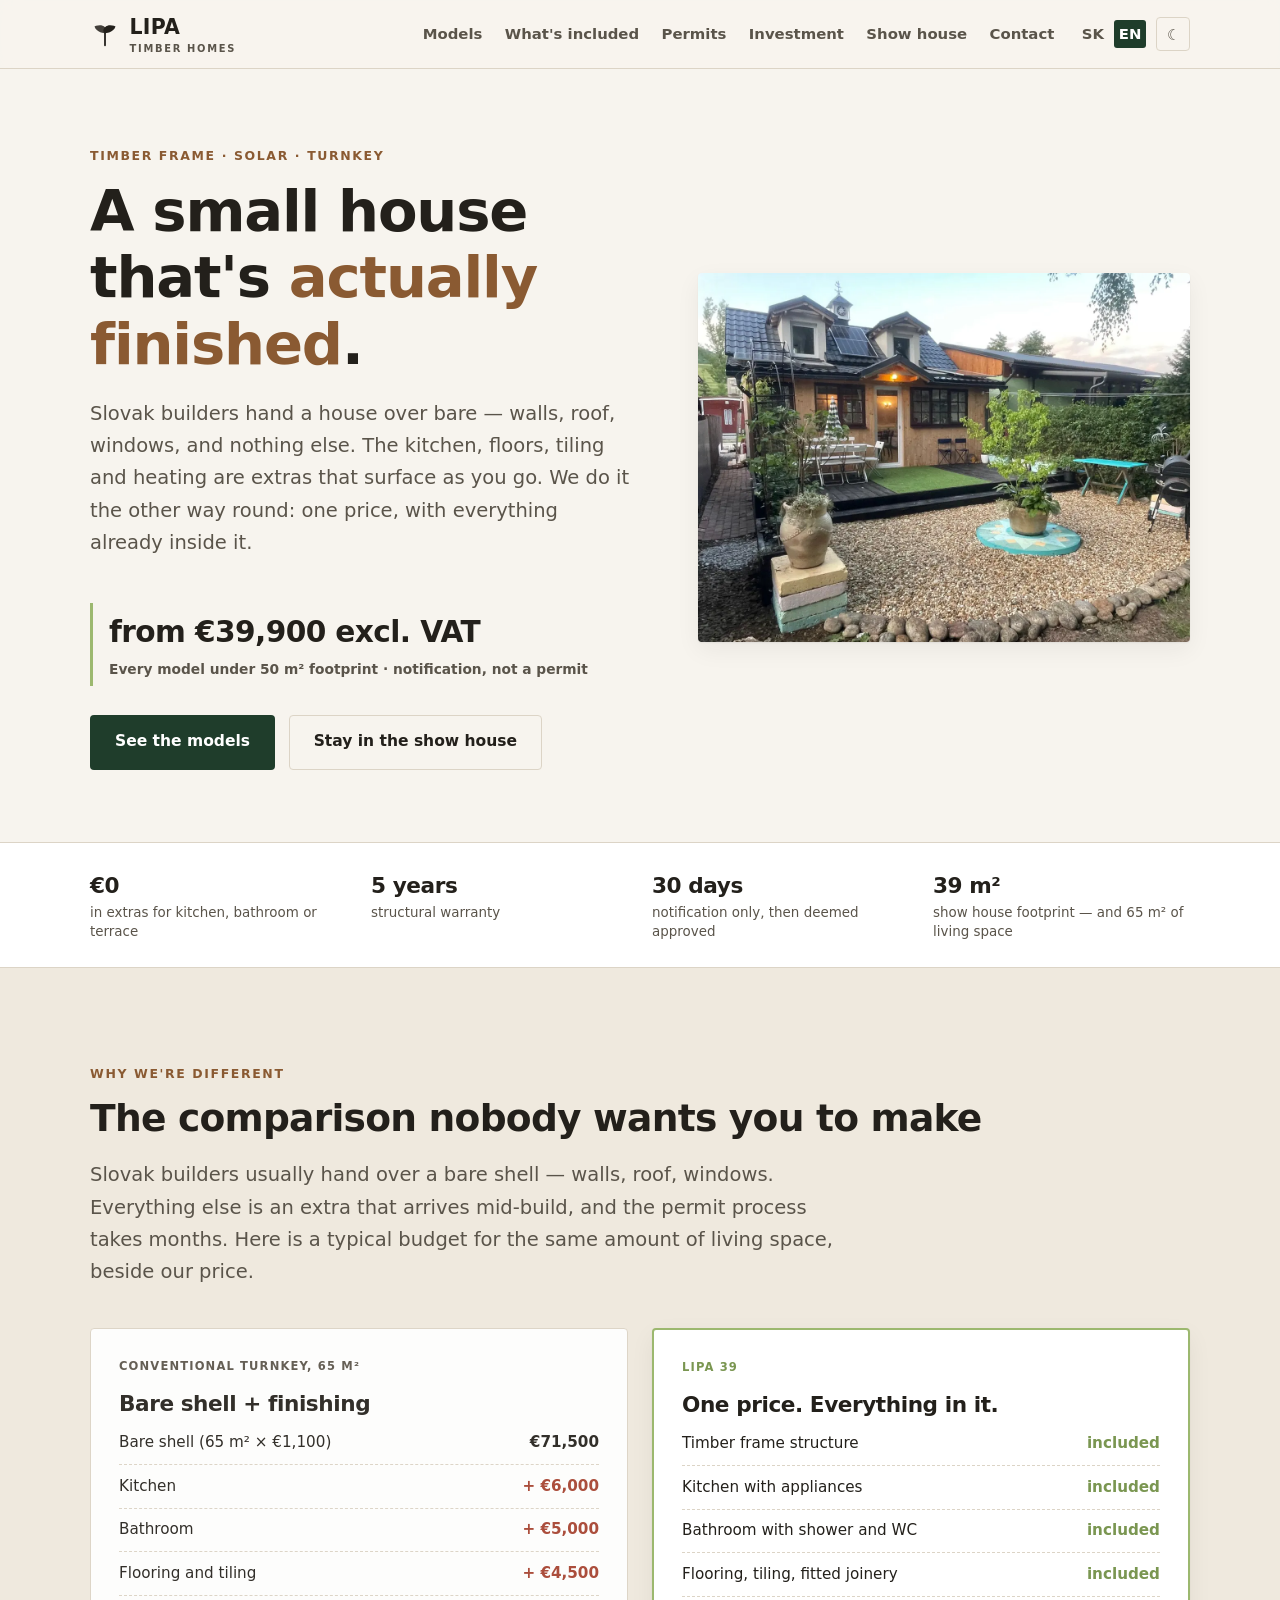
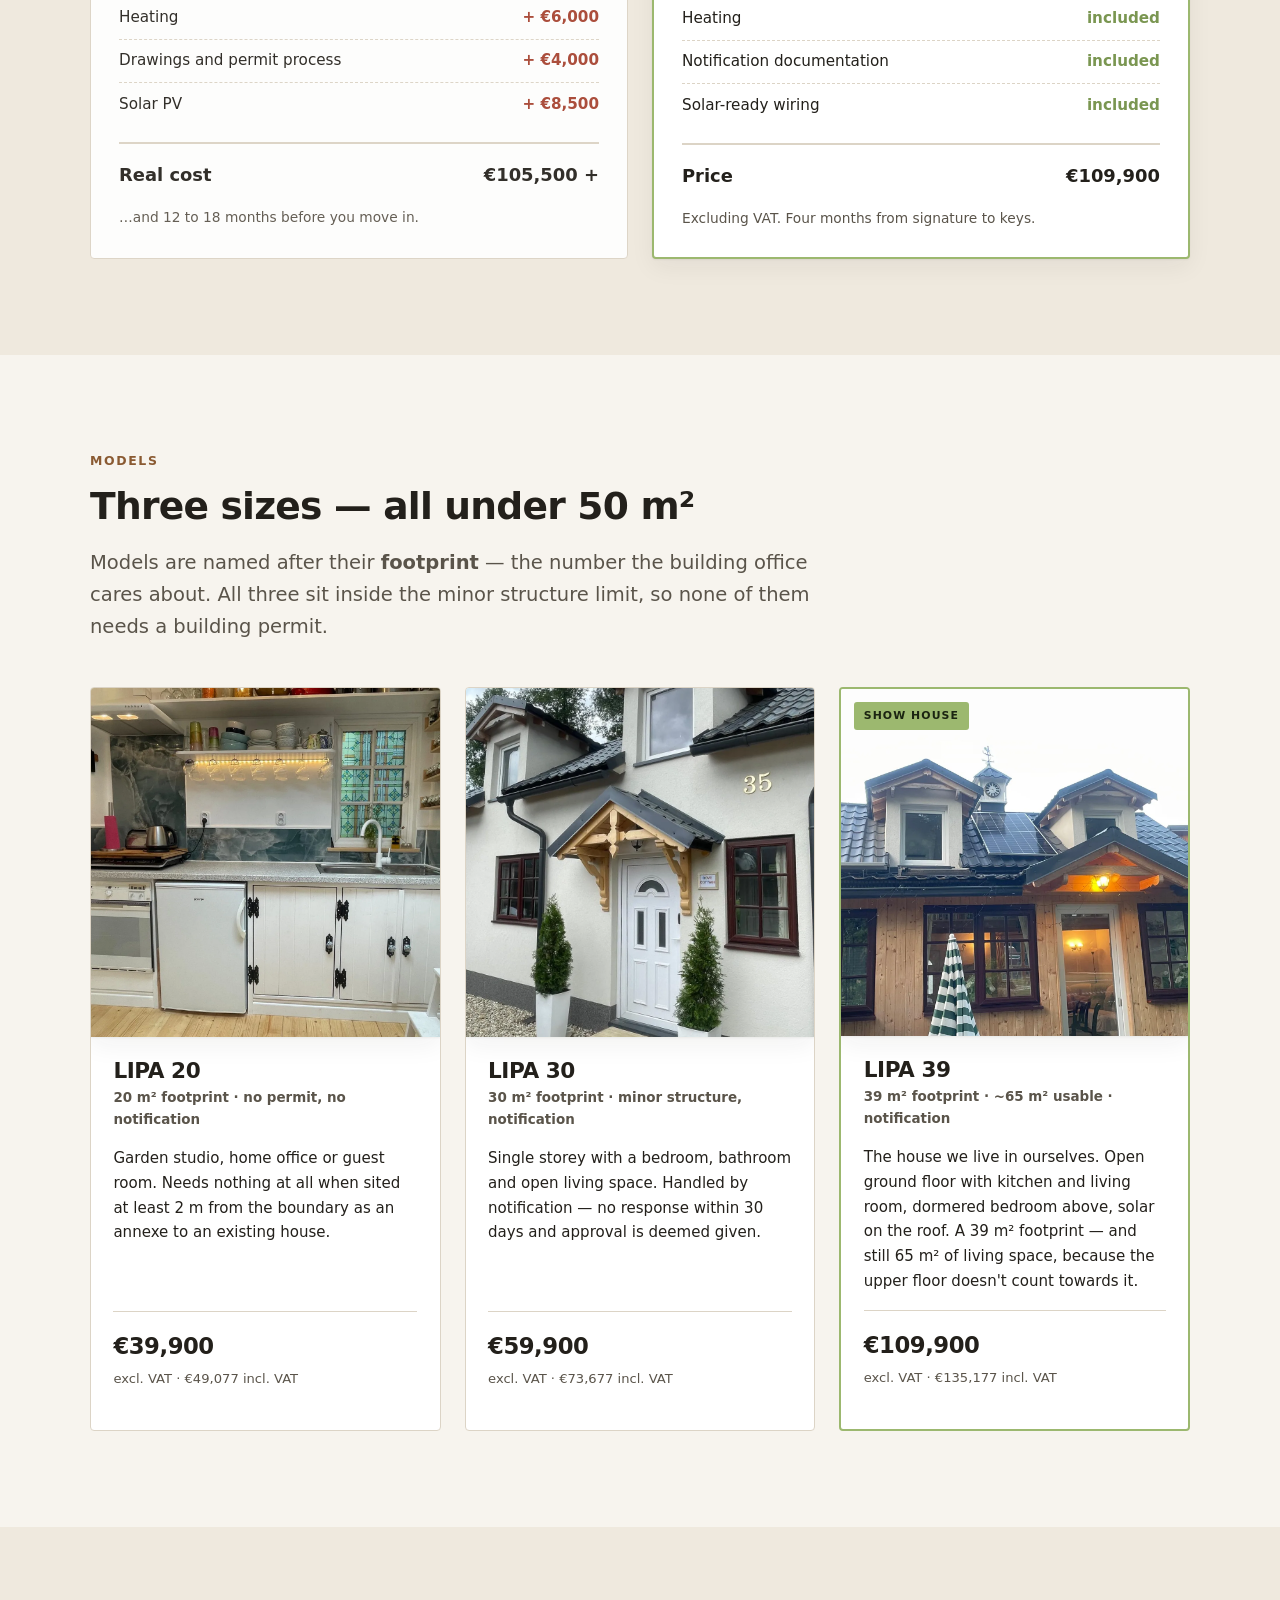
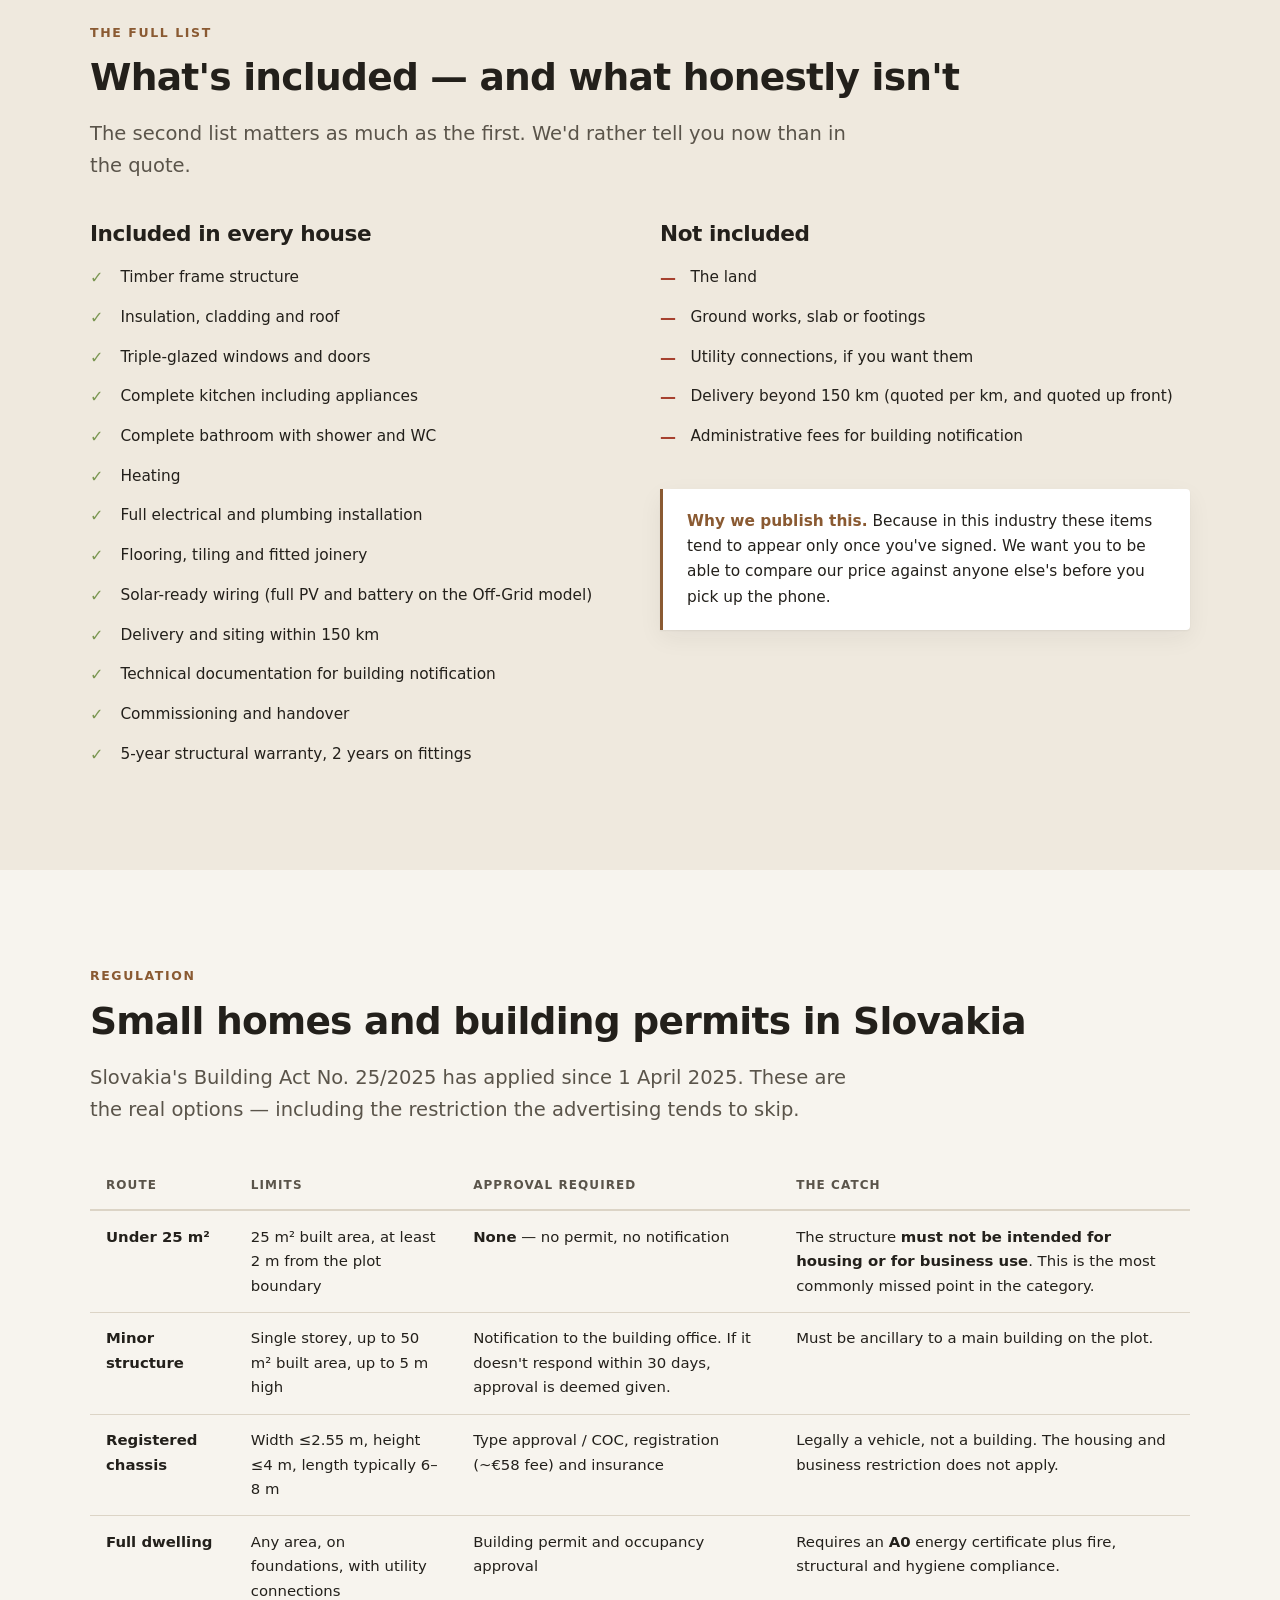
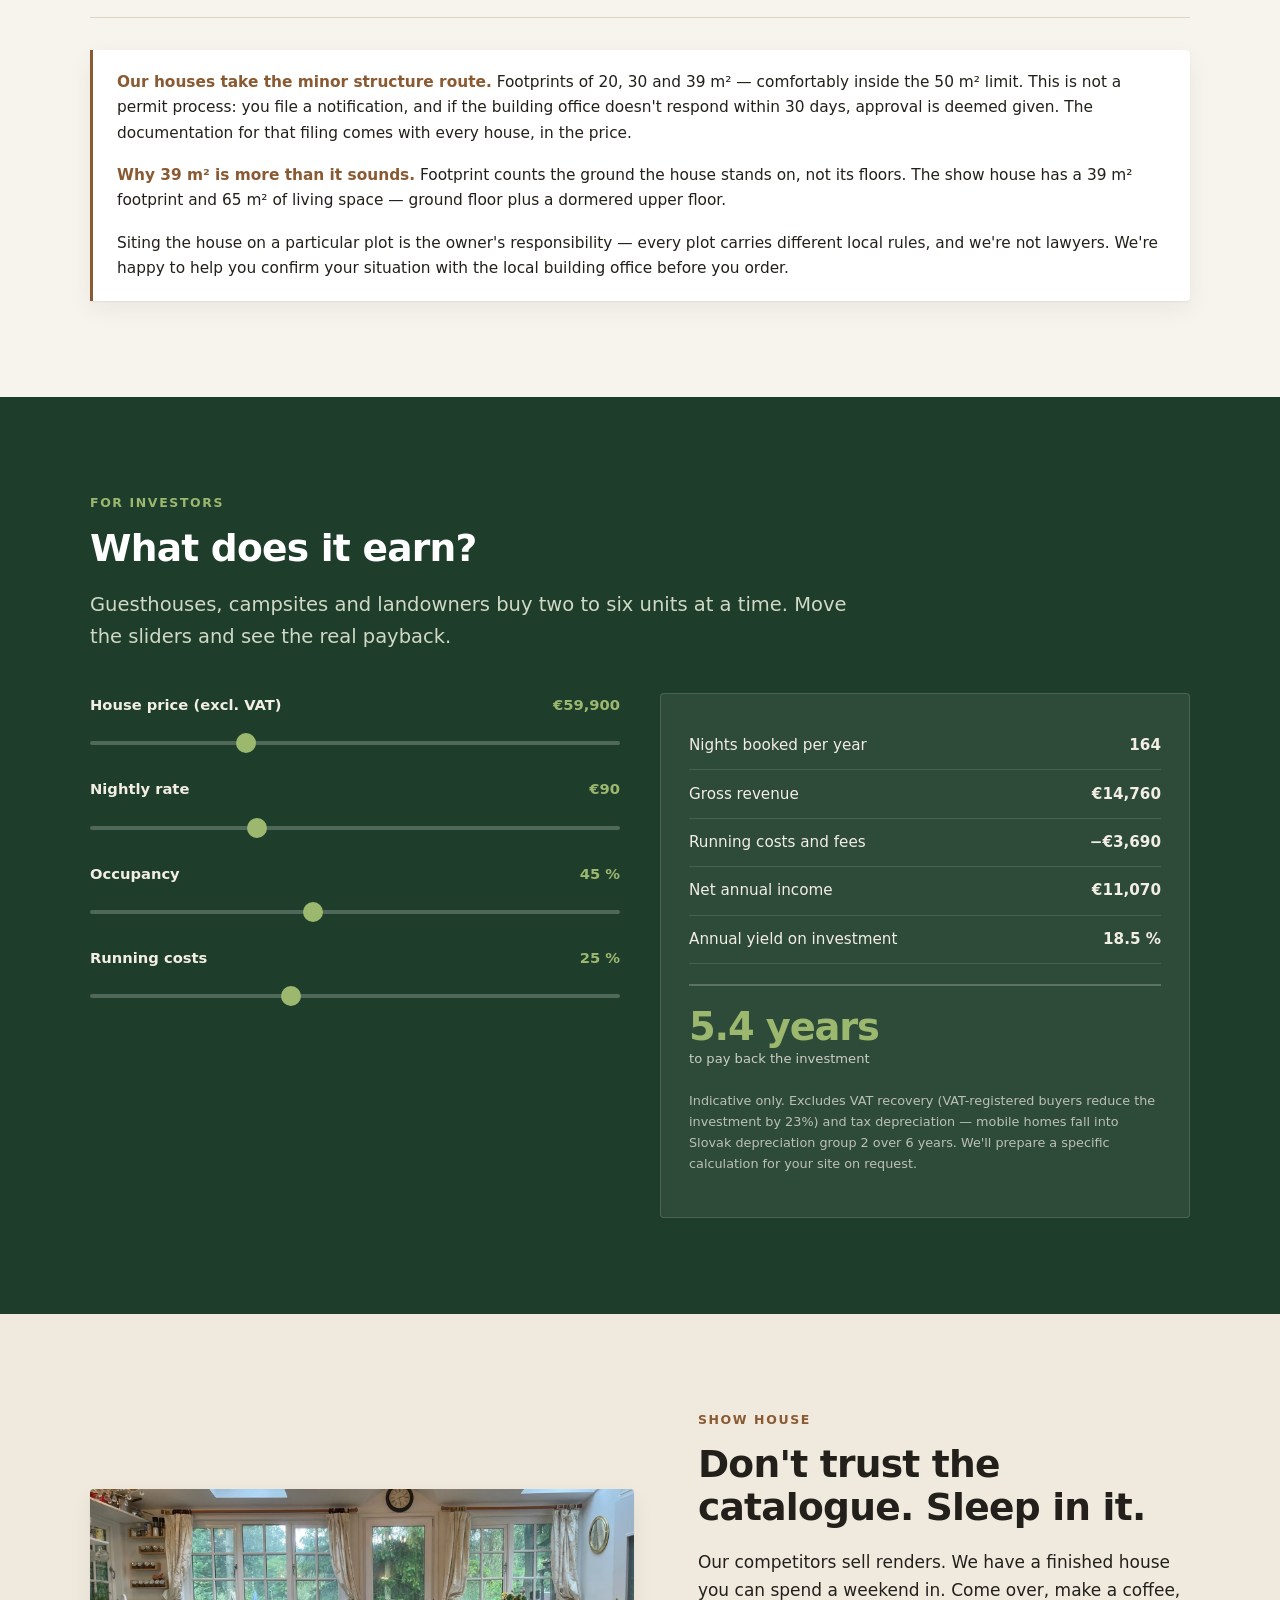
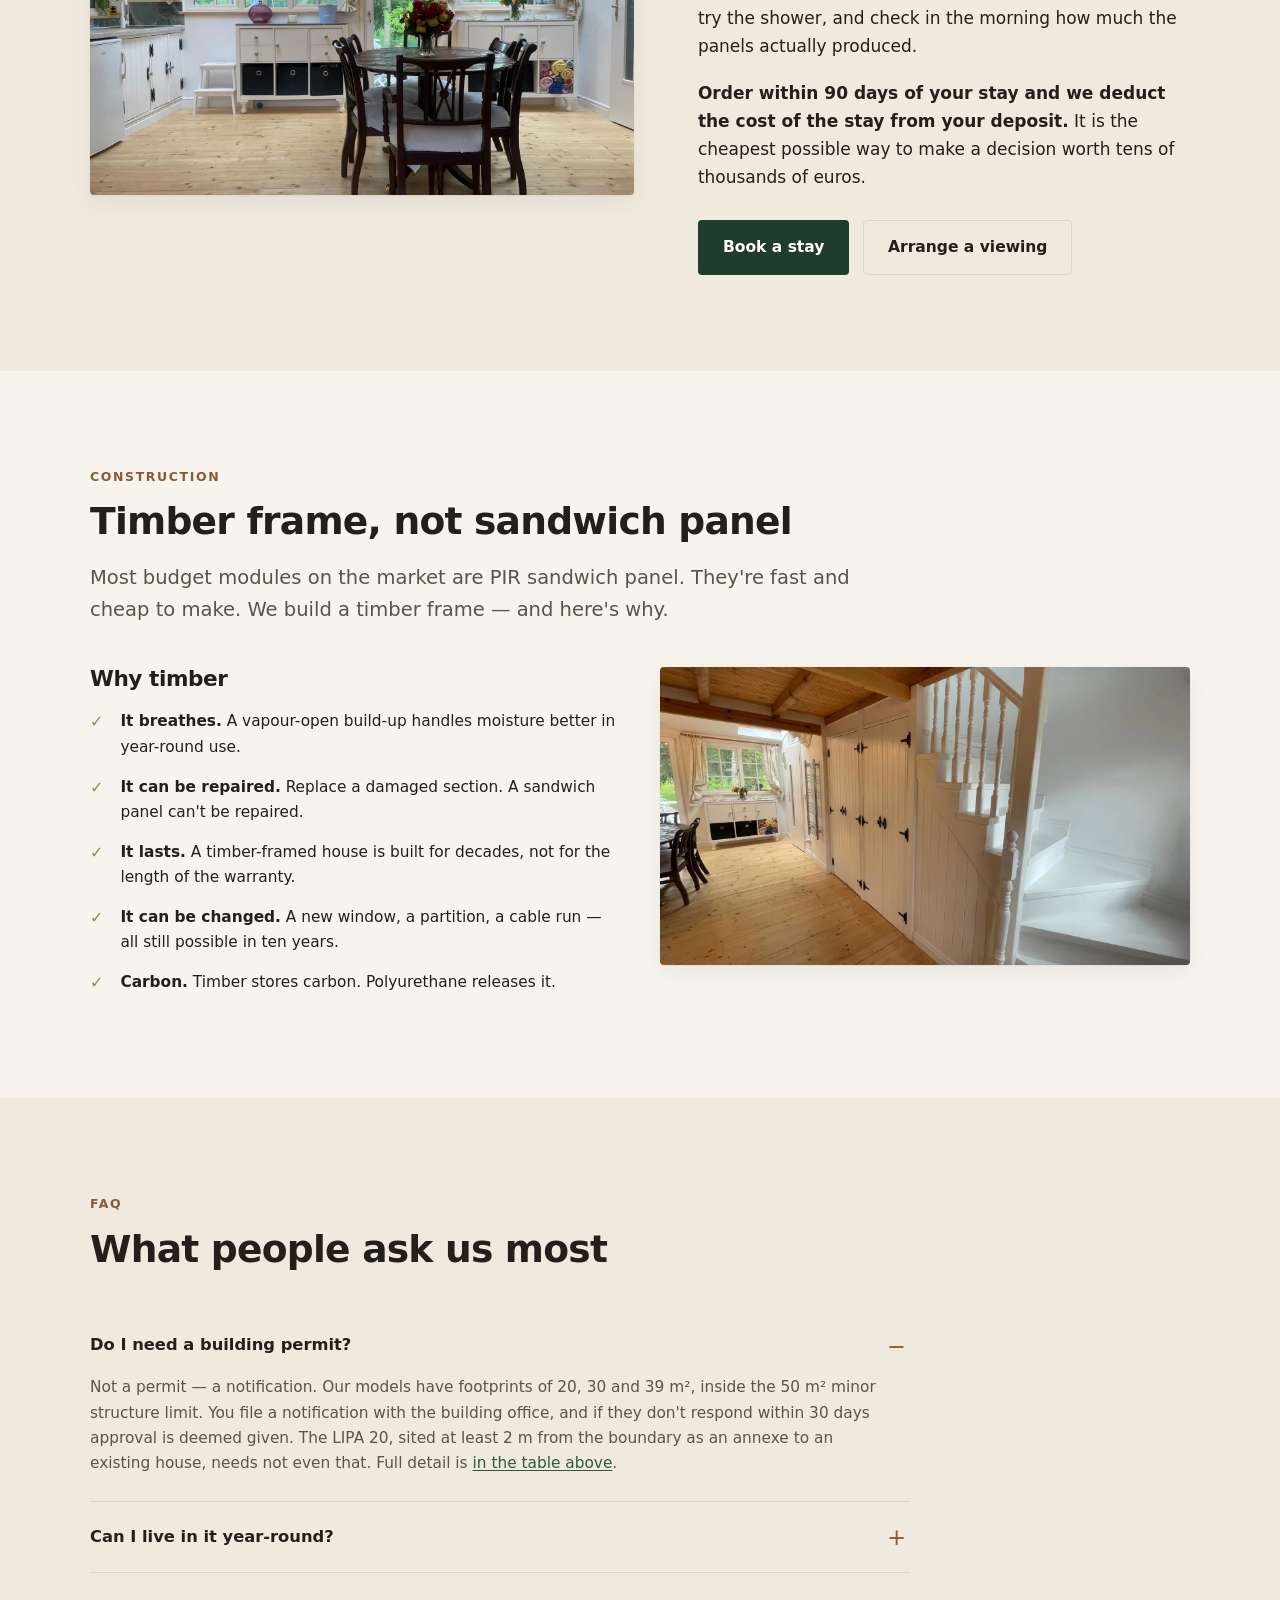
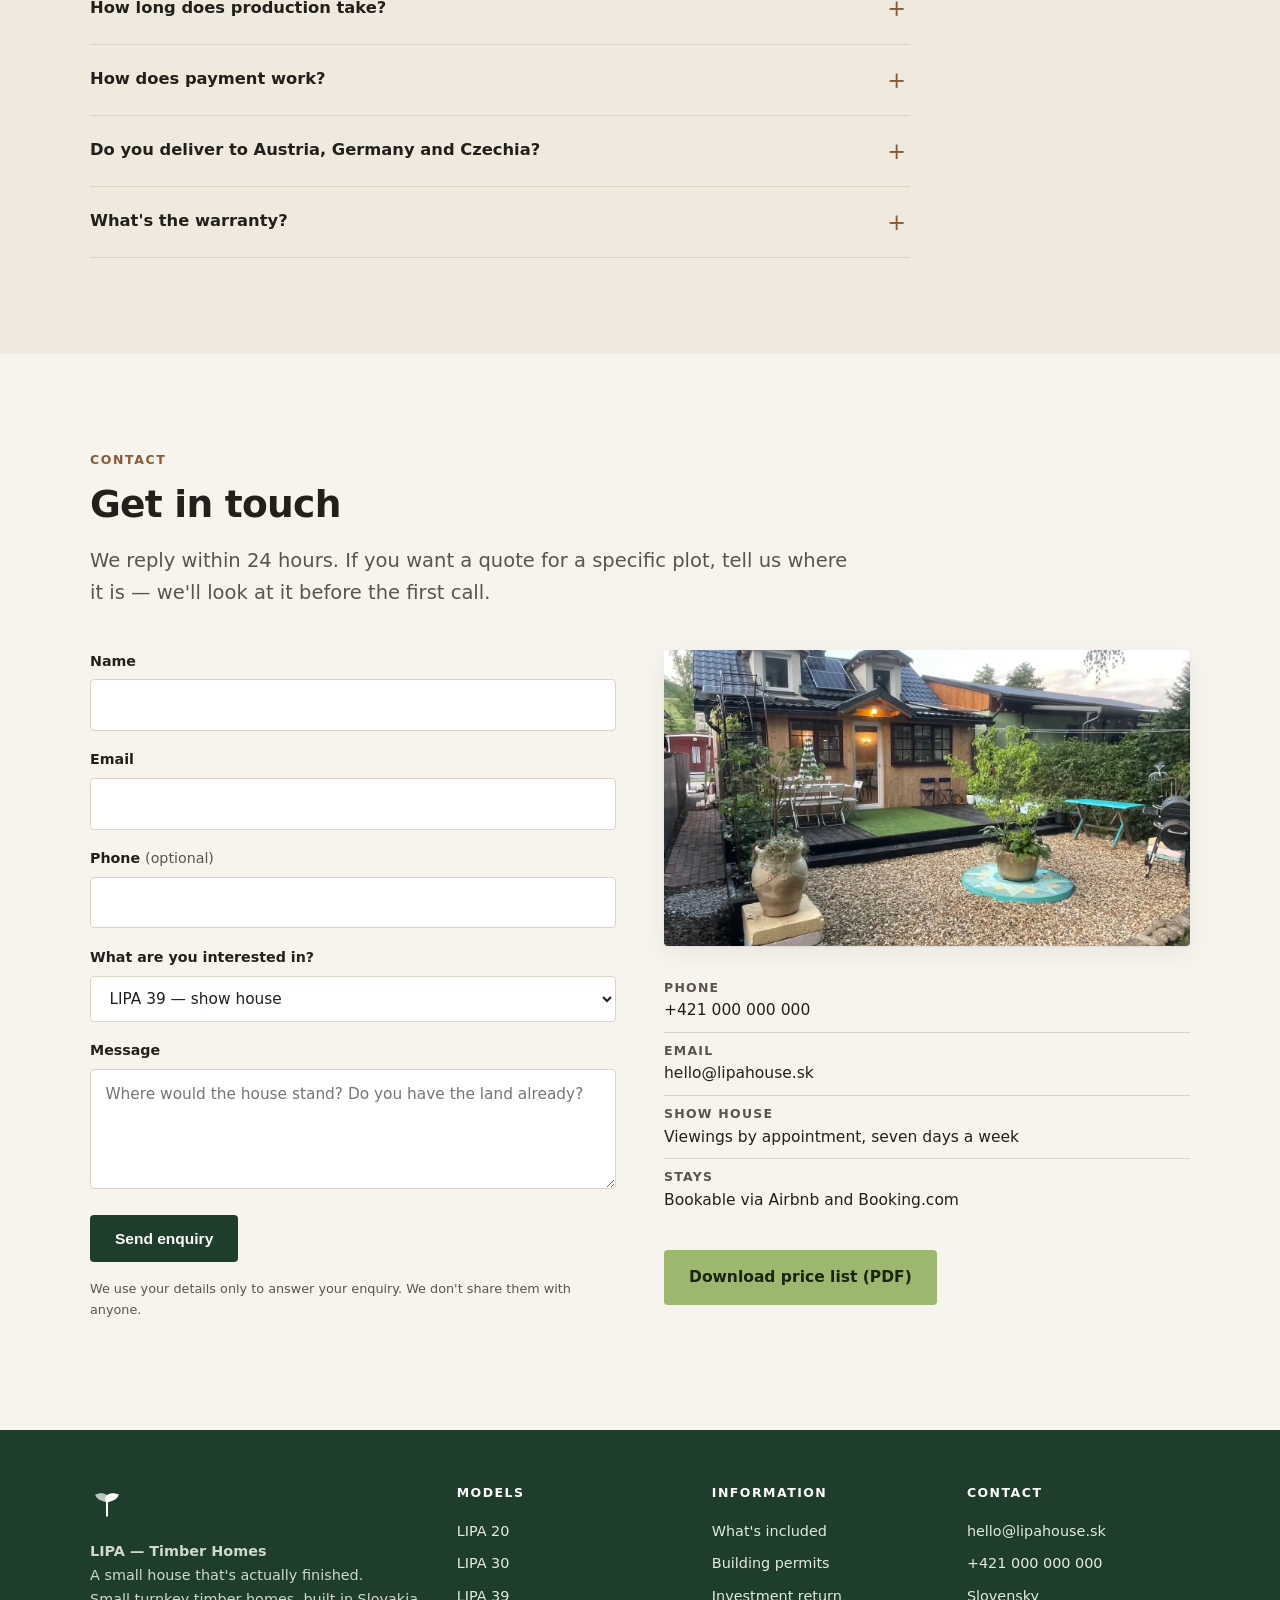
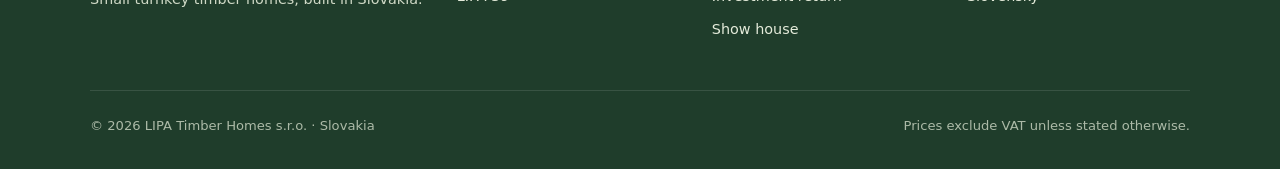
==== en/index.html @ e9d7ca25 "Add the LIPA website from the Tiny-houses repository Brings across the complete static site from wal" ====
<!DOCTYPE html>
<html lang="en">
<head>
<meta charset="utf-8">
<meta name="viewport" content="width=device-width, initial-scale=1">

<title>Small Timber Homes from Slovakia | Fully Finished | LIPA</title>
<meta name="description" content="Timber homes that are actually finished. Kitchen, bathroom, floors and heating all in one price — no bare-shell handover, no extras. Under 50 m² footprint, so notification not permit. From €39,900.">
<link rel="canonical" href="https://lipahouse.sk/en/">

<link rel="alternate" hreflang="sk" href="https://lipahouse.sk/">
<link rel="alternate" hreflang="en" href="https://lipahouse.sk/en/">
<link rel="alternate" hreflang="x-default" href="https://lipahouse.sk/">

<meta property="og:type" content="website">
<meta property="og:locale" content="en_GB">
<meta property="og:site_name" content="LIPA — Timber Homes">
<meta property="og:title" content="Small Timber Homes from Slovakia — fully finished, from €39,900">
<meta property="og:description" content="Timber homes that are actually finished. Kitchen, bathroom, floors and heating in one price. No extras.">
<meta property="og:url" content="https://lipahouse.sk/en/">
<meta property="og:image" content="https://lipahouse.sk/images/og-image.jpg">
<meta name="twitter:card" content="summary_large_image">

<link rel="icon" href="data:image/svg+xml,<svg xmlns='http://www.w3.org/2000/svg' viewBox='0 0 32 32'><text y='26' font-size='26'>🌳</text></svg>">
<link rel="stylesheet" href="/assets/style.css">
</head>
<body>

<a class="skip" href="#main">Skip to content</a>

<header class="site-header">
  <div class="wrap">
    <a class="brand" href="/en/" aria-label="LIPA — home">
      <svg viewBox="0 0 40 40" aria-hidden="true" fill="none">
        <path d="M20 35V19" stroke="currentColor" stroke-width="2.4" stroke-linecap="round"/>
        <path d="M20 19C20 19 8 18 6 10c0-0 9-4 14 1 5 5 0 8 0 8Z" fill="currentColor" opacity=".85"/>
        <path d="M20 19c0 0 12-1 14-9 0 0-9-4-14 1-5 5 0 8 0 8Z" fill="currentColor"/>
      </svg>
      <span>
        <span class="brand-name">LIPA</span>
        <span class="brand-sub">Timber Homes</span>
      </span>
    </a>

    <button class="nav-toggle" aria-expanded="false" aria-controls="nav" aria-label="Menu">☰</button>

    <nav class="nav" id="nav" aria-label="Main navigation">
      <a href="#models">Models</a>
      <a href="#price">What's included</a>
      <a href="#legal">Permits</a>
      <a href="#investment">Investment</a>
      <a href="#show-house">Show house</a>
      <a href="#contact">Contact</a>
      <span class="nav-tools">
        <span class="lang">
          <a href="/" hreflang="sk">SK</a>
          <a href="/en/" aria-current="true" hreflang="en">EN</a>
        </span>
        <button class="theme-toggle" data-label-dark="Switch to dark mode" data-label-light="Switch to light mode">☾</button>
      </span>
    </nav>
  </div>
</header>

<main id="main">

  <!-- ============ HERO ============ -->
  <section class="hero">
    <div class="wrap">
      <div class="hero-grid">
        <div>
          <p class="eyebrow">Timber frame · Solar · Turnkey</p>
          <h1>A small house that's <em>actually finished</em>.</h1>
          <p class="lede">
            Slovak builders hand a house over bare — walls, roof, windows, and nothing else.
            The kitchen, floors, tiling and heating are extras that surface as you go. We do it
            the other way round: one price, with everything already inside it.
          </p>

          <div class="price-flag">
            <span class="amount">from €39,900 excl. VAT</span>
            <span class="note">Every model under 50 m² footprint · notification, not a permit</span>
          </div>

          <div class="btn-row">
            <a class="btn btn-primary" href="#models">See the models</a>
            <a class="btn btn-outline" href="#show-house">Stay in the show house</a>
          </div>
        </div>

        <img src="/images/hero-exterior.webp" width="1200" height="900" class="ph-img ph-hero"
             alt="LIPA 39 show house at dusk — timber cladding, deck and lit interior">
      </div>
    </div>

    <div class="trust">
      <div class="wrap">
        <div class="trust-item"><strong>€0</strong><span>in extras for kitchen, bathroom or terrace</span></div>
        <div class="trust-item"><strong>5 years</strong><span>structural warranty</span></div>
        <div class="trust-item"><strong>30 days</strong><span>notification only, then deemed approved</span></div>
        <div class="trust-item"><strong>39 m²</strong><span>show house footprint — and 65 m² of living space</span></div>
      </div>
    </div>
  </section>

  <!-- ============ THE WEDGE ============ -->
  <section id="price" class="alt">
    <div class="wrap">
      <p class="eyebrow">Why we're different</p>
      <h2>The comparison nobody wants you to make</h2>
      <p class="lede">
        Slovak builders usually hand over a bare shell — walls, roof, windows. Everything else
        is an extra that arrives mid-build, and the permit process takes months. Here is a
        typical budget for the same amount of living space, beside our price.
      </p>

      <div class="compare">
        <div class="compare-card them">
          <span class="tag">Conventional turnkey, 65 m²</span>
          <h3>Bare shell + finishing</h3>
          <ul class="ledger">
            <li><span>Bare shell (65 m² × €1,100)</span> <span class="amt">€71,500</span></li>
            <li><span>Kitchen</span> <span class="amt add">+ €6,000</span></li>
            <li><span>Bathroom</span> <span class="amt add">+ €5,000</span></li>
            <li><span>Flooring and tiling</span> <span class="amt add">+ €4,500</span></li>
            <li><span>Heating</span> <span class="amt add">+ €6,000</span></li>
            <li><span>Drawings and permit process</span> <span class="amt add">+ €4,000</span></li>
            <li><span>Solar PV</span> <span class="amt add">+ €8,500</span></li>
          </ul>
          <div class="ledger-total"><span>Real cost</span> <span>€105,500 +</span></div>
          <p style="font-size:.86rem;color:var(--text-soft);margin:1rem 0 0">
            …and 12 to 18 months before you move in.
          </p>
        </div>

        <div class="compare-card us">
          <span class="tag">LIPA 39</span>
          <h3>One price. Everything in it.</h3>
          <ul class="ledger">
            <li><span>Timber frame structure</span> <span class="amt inc">included</span></li>
            <li><span>Kitchen with appliances</span> <span class="amt inc">included</span></li>
            <li><span>Bathroom with shower and WC</span> <span class="amt inc">included</span></li>
            <li><span>Flooring, tiling, fitted joinery</span> <span class="amt inc">included</span></li>
            <li><span>Heating</span> <span class="amt inc">included</span></li>
            <li><span>Notification documentation</span> <span class="amt inc">included</span></li>
            <li><span>Solar-ready wiring</span> <span class="amt inc">included</span></li>
          </ul>
          <div class="ledger-total"><span>Price</span> <span>€109,900</span></div>
          <p style="font-size:.86rem;color:var(--text-soft);margin:1rem 0 0">
            Excluding VAT. Four months from signature to keys.
          </p>
        </div>
      </div>
    </div>
  </section>

  <!-- ============ MODELS ============ -->
  <section id="models">
    <div class="wrap">
            <p class="eyebrow">Models</p>
      <h2>Three sizes — all under 50 m²</h2>
      <p class="lede">
        Models are named after their <strong>footprint</strong> — the number the building office
        cares about. All three sit inside the minor structure limit, so none of them needs a
        building permit.
      </p>

      <div class="models">

        <article class="model">
          <div class="model-wrap">
            <img src="/images/model-lipa-25.webp" width="1000" height="1000" class="ph-img"
                 alt="Kitchen with stained glass window and stone worktop in a LIPA home">
          </div>
          <div class="model-body">
            <h3>LIPA 20</h3>
            <p class="meta">20 m² footprint · no permit, no notification</p>
            <p>Garden studio, home office or guest room. Needs nothing at all when sited at
              least 2 m from the boundary as an annexe to an existing house.</p>
            <p class="price"><b>€39,900</b><span>excl. VAT · €49,077 incl. VAT</span></p>
          </div>
        </article>

        <article class="model">
          <div class="model-wrap">
            <img src="/images/model-lipa-45.webp" width="1000" height="1000" class="ph-img"
                 alt="Entrance elevation of a LIPA home with carved timber door canopy">
          </div>
          <div class="model-body">
            <h3>LIPA 30</h3>
            <p class="meta">30 m² footprint · minor structure, notification</p>
            <p>Single storey with a bedroom, bathroom and open living space. Handled by
              notification — no response within 30 days and approval is deemed given.</p>
            <p class="price"><b>€59,900</b><span>excl. VAT · €73,677 incl. VAT</span></p>
          </div>
        </article>

        <article class="model flag">
          <div class="model-wrap">
            <span class="badge">Show house</span>
            <img src="/images/model-lipa-80.webp" width="1200" height="1200" class="ph-img"
                 alt="Dormers, clock cupola and solar panels on the roof of the LIPA 39">
          </div>
          <div class="model-body">
            <h3>LIPA 39</h3>
            <p class="meta">39 m² footprint · ~65 m² usable · notification</p>
            <p>The house we live in ourselves. Open ground floor with kitchen and living room,
              dormered bedroom above, solar on the roof. A 39 m² footprint — and still 65 m² of
              living space, because the upper floor doesn't count towards it.</p>
            <p class="price"><b>€109,900</b><span>excl. VAT · €135,177 incl. VAT</span></p>
          </div>
        </article>

      </div>
    </div>
  </section>

  <!-- ============ INCLUDED / NOT INCLUDED ============ -->
  <section class="alt">
    <div class="wrap">
      <p class="eyebrow">The full list</p>
      <h2>What's included — and what honestly isn't</h2>
      <p class="lede">
        The second list matters as much as the first. We'd rather tell you now than in the quote.
      </p>

      <div class="two-col">
        <div>
          <h3>Included in every house</h3>
          <ul class="checklist yes">
            <li>Timber frame structure</li>
            <li>Insulation, cladding and roof</li>
            <li>Triple-glazed windows and doors</li>
            <li>Complete kitchen including appliances</li>
            <li>Complete bathroom with shower and WC</li>
            <li>Heating</li>
            <li>Full electrical and plumbing installation</li>
            <li>Flooring, tiling and fitted joinery</li>
            <li>Solar-ready wiring (full PV and battery on the Off-Grid model)</li>
            <li>Delivery and siting within 150 km</li>
            <li>Technical documentation for building notification</li>
            <li>Commissioning and handover</li>
            <li>5-year structural warranty, 2 years on fittings</li>
          </ul>
        </div>

        <div>
          <h3>Not included</h3>
          <ul class="checklist no">
            <li>The land</li>
            <li>Ground works, slab or footings</li>
            <li>Utility connections, if you want them</li>
            <li>Delivery beyond 150 km (quoted per km, and quoted up front)</li>
            <li>Administrative fees for building notification</li>
          </ul>

          <div class="callout">
            <p><strong>Why we publish this.</strong> Because in this industry these items tend to
              appear only once you've signed. We want you to be able to compare our price against
              anyone else's before you pick up the phone.</p>
          </div>
        </div>
      </div>
    </div>
  </section>

  <!-- ============ LEGAL ============ -->
  <section id="legal">
    <div class="wrap">
      <p class="eyebrow">Regulation</p>
      <h2>Small homes and building permits in Slovakia</h2>
      <p class="lede">
        Slovakia's Building Act No. 25/2025 has applied since 1 April 2025. These are the real
        options — including the restriction the advertising tends to skip.
      </p>

      <div class="table-scroll">
        <table>
          <caption class="visually-hidden">Legal routes for siting a small timber home in Slovakia</caption>
          <thead>
            <tr>
              <th scope="col">Route</th>
              <th scope="col">Limits</th>
              <th scope="col">Approval required</th>
              <th scope="col">The catch</th>
            </tr>
          </thead>
          <tbody>
            <tr>
              <td><strong>Under 25 m²</strong></td>
              <td>25 m² built area, at least 2 m from the plot boundary</td>
              <td><strong>None</strong> — no permit, no notification</td>
              <td>The structure <strong>must not be intended for housing or for business use</strong>. This is the most commonly missed point in the category.</td>
            </tr>
            <tr>
              <td><strong>Minor structure</strong></td>
              <td>Single storey, up to 50 m² built area, up to 5 m high</td>
              <td>Notification to the building office. If it doesn't respond within 30 days, approval is deemed given.</td>
              <td>Must be ancillary to a main building on the plot.</td>
            </tr>
            <tr>
              <td><strong>Registered chassis</strong></td>
              <td>Width ≤2.55 m, height ≤4 m, length typically 6–8 m</td>
              <td>Type approval / COC, registration (~€58 fee) and insurance</td>
              <td>Legally a vehicle, not a building. The housing and business restriction does not apply.</td>
            </tr>
            <tr>
              <td><strong>Full dwelling</strong></td>
              <td>Any area, on foundations, with utility connections</td>
              <td>Building permit and occupancy approval</td>
              <td>Requires an <strong>A0</strong> energy certificate plus fire, structural and hygiene compliance.</td>
            </tr>
          </tbody>
        </table>
      </div>

      <div class="callout">
        <p><strong>Our houses take the minor structure route.</strong> Footprints of 20, 30 and
          39 m² — comfortably inside the 50 m² limit. This is not a permit process: you file a
          notification, and if the building office doesn't respond within 30 days, approval is
          deemed given. The documentation for that filing comes with every house, in the price.</p>
        <p><strong>Why 39 m² is more than it sounds.</strong> Footprint counts the ground the
          house stands on, not its floors. The show house has a 39 m² footprint and 65 m² of
          living space — ground floor plus a dormered upper floor.</p>
        <p>Siting the house on a particular plot is the owner's responsibility — every plot
          carries different local rules, and we're not lawyers. We're happy to help you confirm
          your situation with the local building office before you order.</p>
      </div>
    </div>
  </section>

  <!-- ============ ROI ============ -->
  <section id="investment" class="dark-panel">
    <div class="wrap">
      <p class="eyebrow" style="color:var(--lime)">For investors</p>
      <h2>What does it earn?</h2>
      <p class="lede" style="color:#CFD9C6">
        Guesthouses, campsites and landowners buy two to six units at a time. Move the sliders
        and see the real payback.
      </p>

      <div class="calc" id="roi" data-years="years">
        <div class="calc-inputs">
          <div class="field">
            <label for="c-price">House price (excl. VAT) <output id="o-price" for="c-price"></output></label>
            <input type="range" id="c-price" min="39900" max="109900" step="5000" value="59900">
          </div>
          <div class="field">
            <label for="c-rate">Nightly rate <output id="o-rate" for="c-rate"></output></label>
            <input type="range" id="c-rate" min="50" max="180" step="5" value="90">
          </div>
          <div class="field">
            <label for="c-occ">Occupancy <output id="o-occ" for="c-occ"></output></label>
            <input type="range" id="c-occ" min="20" max="80" step="1" value="45">
          </div>
          <div class="field">
            <label for="c-cost">Running costs <output id="o-cost" for="c-cost"></output></label>
            <input type="range" id="c-cost" min="10" max="50" step="1" value="25">
          </div>
        </div>

        <div class="calc-out">
          <div class="calc-row"><span>Nights booked per year</span> <b id="r-nights"></b></div>
          <div class="calc-row"><span>Gross revenue</span> <b id="r-gross"></b></div>
          <div class="calc-row"><span>Running costs and fees</span> <b id="r-running"></b></div>
          <div class="calc-row"><span>Net annual income</span> <b id="r-net"></b></div>
          <div class="calc-row"><span>Annual yield on investment</span> <b id="r-yield"></b></div>

          <div class="calc-headline">
            <div class="big" id="r-payback"></div>
            <div class="cap">to pay back the investment</div>
          </div>

          <p class="calc-note">
            Indicative only. Excludes VAT recovery (VAT-registered buyers reduce the investment by
            23%) and tax depreciation — mobile homes fall into Slovak depreciation group 2 over
            6 years. We'll prepare a specific calculation for your site on request.
          </p>
        </div>
      </div>
    </div>
  </section>

  <!-- ============ SHOW HOUSE ============ -->
  <section id="show-house" class="alt">
    <div class="wrap">
      <div class="hero-grid">
        <img src="/images/interior-evening.webp" width="1600" height="900" class="ph-img" loading="lazy"
             alt="Open kitchen and dining area of the show house, with roof lights and garden views">
        <div>
          <p class="eyebrow">Show house</p>
          <h2>Don't trust the catalogue. Sleep in it.</h2>
          <p>
            Our competitors sell renders. We have a finished house you can spend a weekend in.
            Come over, make a coffee, try the shower, and check in the morning how much the
            panels actually produced.
          </p>
          <p>
            <strong>Order within 90 days of your stay and we deduct the cost of the stay from your
            deposit.</strong> It is the cheapest possible way to make a decision worth tens of
            thousands of euros.
          </p>
          <div class="btn-row">
            <a class="btn btn-primary" href="#contact">Book a stay</a>
            <a class="btn btn-outline" href="#contact">Arrange a viewing</a>
          </div>
        </div>
      </div>
    </div>
  </section>

  <!-- ============ TIMBER ============ -->
  <section>
    <div class="wrap">
      <p class="eyebrow">Construction</p>
      <h2>Timber frame, not sandwich panel</h2>
      <p class="lede">
        Most budget modules on the market are PIR sandwich panel. They're fast and cheap to make.
        We build a timber frame — and here's why.
      </p>

      <div class="two-col">
        <div>
          <h3>Why timber</h3>
          <ul class="checklist yes">
            <li><strong>It breathes.</strong> A vapour-open build-up handles moisture better in year-round use.</li>
            <li><strong>It can be repaired.</strong> Replace a damaged section. A sandwich panel can't be repaired.</li>
            <li><strong>It lasts.</strong> A timber-framed house is built for decades, not for the length of the warranty.</li>
            <li><strong>It can be changed.</strong> A new window, a partition, a cable run — all still possible in ten years.</li>
            <li><strong>Carbon.</strong> Timber stores carbon. Polyurethane releases it.</li>
          </ul>
        </div>
        <img src="/images/timber-detail.webp" width="1600" height="900" class="ph-img" loading="lazy"
             alt="Exposed timber beam ceiling and staircase with turned balusters">
      </div>
    </div>
  </section>

  <!-- ============ FAQ ============ -->
  <section class="alt">
    <div class="wrap">
      <p class="eyebrow">FAQ</p>
      <h2>What people ask us most</h2>

      <div class="faq">
        <details open>
          <summary>Do I need a building permit?</summary>
          <div>
            <p>Not a permit — a notification. Our models have footprints of 20, 30 and 39 m²,
              inside the 50 m² minor structure limit. You file a notification with the building
              office, and if they don't respond within 30 days approval is deemed given. The
              LIPA 20, sited at least 2 m from the boundary as an annexe to an existing house,
              needs not even that. Full detail is <a href="#legal">in the table above</a>.</p>
          </div>
        </details>

        <details>
          <summary>Can I live in it year-round?</summary>
          <div>
            <p>Technically yes — insulation, triple glazing and heating are all specified for
              year-round use. Legally it's a different question: permanent residence in a full
              dwelling requires a building permit, occupancy approval and an A0 energy
              certificate. Most of our customers use the house as a holiday property, a studio or
              a letting unit, where those obligations don't arise. We'll work out which regime
              applies to your plans before you order.</p>
          </div>
        </details>

        <details>
          <summary>How long does production take?</summary>
          <div>
            <p>10 to 12 weeks from deposit, depending on the model and the season. Windows and
              solar have the longest lead times, so we order those immediately on signing.</p>
          </div>
        </details>

        <details>
          <summary>How does payment work?</summary>
          <div>
            <p>Three stages: 30% on order, 40% on completion of the structure, 30% on delivery.
              We don't start building before the deposit clears — and you don't pay the final
              third until the house is standing on your plot.</p>
          </div>
        </details>

        <details>
          <summary>Do you deliver to Austria, Germany and Czechia?</summary>
          <div>
            <p>Yes. Delivery beyond 150 km is charged per kilometre and quoted up front, not
              added to the invoice afterwards. We supply the technical documentation in English
              or German for export.</p>
          </div>
        </details>

        <details>
          <summary>What's the warranty?</summary>
          <div>
            <p>5 years on the structure and building envelope, 2 years on fittings and
              appliances. Every house has a photographic record of four build stages, so you know
              exactly what's inside the walls.</p>
          </div>
        </details>
      </div>
    </div>
  </section>

  <!-- ============ CONTACT ============ -->
  <section id="contact">
    <div class="wrap">
      <p class="eyebrow">Contact</p>
      <h2>Get in touch</h2>
      <p class="lede">
        We reply within 24 hours. If you want a quote for a specific plot, tell us where it is —
        we'll look at it before the first call.
      </p>

      <div class="contact-grid">
        <form name="enquiry" method="post" action="#" novalidate>
          <div class="form-field">
            <label for="f-name">Name</label>
            <input type="text" id="f-name" name="name" autocomplete="name" required>
          </div>
          <div class="form-field">
            <label for="f-email">Email</label>
            <input type="email" id="f-email" name="email" autocomplete="email" required>
          </div>
          <div class="form-field">
            <label for="f-phone">Phone <span style="font-weight:400;color:var(--text-soft)">(optional)</span></label>
            <input type="tel" id="f-phone" name="phone" autocomplete="tel">
          </div>
          <div class="form-field">
            <label for="f-model">What are you interested in?</label>
            <select id="f-model" name="model">
              <option>LIPA 20 — garden studio</option>
              <option>LIPA 30 — single storey</option>
              <option selected>LIPA 39 — show house</option>
              <option>Multiple units (investment project)</option>
              <option>A stay in the show house</option>
              <option>Not sure yet — advise me</option>
            </select>
          </div>
          <div class="form-field">
            <label for="f-msg">Message</label>
            <textarea id="f-msg" name="message" placeholder="Where would the house stand? Do you have the land already?"></textarea>
          </div>
          <button class="btn btn-primary" type="submit">Send enquiry</button>
          <p style="font-size:.8rem;color:var(--text-soft);margin-top:1rem">
            We use your details only to answer your enquiry. We don't share them with anyone.
          </p>
        </form>

        <div>
          <img src="/images/location.webp" width="1400" height="788" class="ph-img" loading="lazy"
               alt="The LIPA 39 show house with its garden and deck at dusk">
          <ul class="contact-detail">
            <li><span>Phone</span> +421 000 000 000</li>
            <li><span>Email</span> hello@lipahouse.sk</li>
            <li><span>Show house</span> Viewings by appointment, seven days a week</li>
            <li><span>Stays</span> Bookable via Airbnb and Booking.com</li>
          </ul>
          <div class="btn-row">
            <a class="btn btn-lime" href="#contact">Download price list (PDF)</a>
          </div>
        </div>
      </div>
    </div>
  </section>

</main>

<footer class="site-footer">
  <div class="wrap">
    <div class="footer-grid">
      <div class="footer-brand">
        <svg viewBox="0 0 40 40" aria-hidden="true" fill="none">
          <path d="M20 35V19" stroke="#fff" stroke-width="2.4" stroke-linecap="round"/>
          <path d="M20 19C20 19 8 18 6 10c0-0 9-4 14 1 5 5 0 8 0 8Z" fill="#fff" opacity=".7"/>
          <path d="M20 19c0 0 12-1 14-9 0 0-9-4-14 1-5 5 0 8 0 8Z" fill="#fff"/>
        </svg>
        <p><strong>LIPA — Timber Homes</strong><br>
          A small house that's actually finished.<br>
          Small turnkey timber homes, built in Slovakia.</p>
      </div>

      <div>
        <h4>Models</h4>
        <ul>
          <li><a href="#models">LIPA 20</a></li>
          <li><a href="#models">LIPA 30</a></li>
          <li><a href="#models">LIPA 39</a></li>
        </ul>
      </div>

      <div>
        <h4>Information</h4>
        <ul>
          <li><a href="#price">What's included</a></li>
          <li><a href="#legal">Building permits</a></li>
          <li><a href="#investment">Investment return</a></li>
          <li><a href="#show-house">Show house</a></li>
        </ul>
      </div>

      <div>
        <h4>Contact</h4>
        <ul>
          <li><a href="mailto:hello@lipahouse.sk">hello@lipahouse.sk</a></li>
          <li><a href="tel:+421000000000">+421 000 000 000</a></li>
          <li><a href="/" hreflang="sk">Slovensky</a></li>
        </ul>
      </div>
    </div>

    <div class="footer-bottom">
      <span>© 2026 LIPA Timber Homes s.r.o. · Slovakia</span>
      <span>Prices exclude VAT unless stated otherwise.</span>
    </div>
  </div>
</footer>

<script src="/assets/site.js" defer></script>

<script type="application/ld+json">
{
  "@context": "https://schema.org",
  "@graph": [
    {
      "@type": ["Organization", "LocalBusiness"],
      "@id": "https://lipahouse.sk/#organization",
      "name": "LIPA — Timber Homes",
      "description": "Manufacturer of small turnkey timber homes in Slovakia, all under 50 m² footprint. Fully finished houses at one transparent price.",
      "url": "https://lipahouse.sk/en/",
      "email": "hello@lipahouse.sk",
      "telephone": "+421000000000",
      "priceRange": "€€€",
      "areaServed": [
        { "@type": "Country", "name": "Slovakia" },
        { "@type": "Country", "name": "Austria" },
        { "@type": "Country", "name": "Czechia" },
        { "@type": "Country", "name": "Germany" }
      ],
      "address": { "@type": "PostalAddress", "addressCountry": "SK" },
      "knowsLanguage": ["sk", "en", "de"]
    },
    {
      "@type": "Product",
      "name": "LIPA 39 — turnkey timber home",
      "description": "Two-storey timber home with a 39 m² footprint and approximately 65 m² of usable floor area, in the Slovak minor structure regime. Complete kitchen, bathroom, flooring, heating, solar, delivery and siting included in the price.",
      "brand": { "@id": "https://lipahouse.sk/#organization" },
      "category": "Timber home / small house",
      "offers": {
        "@type": "Offer",
        "price": "109900",
        "priceCurrency": "EUR",
        "valueAddedTaxIncluded": false,
        "availability": "https://schema.org/InStock",
        "url": "https://lipahouse.sk/en/#models"
      }
    },
    {
      "@type": "FAQPage",
      "mainEntity": [
        {
          "@type": "Question",
          "name": "Do I need a building permit in Slovakia?",
          "acceptedAnswer": {
            "@type": "Answer",
            "text": "Not a permit but a notification. Every LIPA model is single storey, under 50 m² built area and under 5 m high, so it falls under the minor structure regime: you file a notification with the building office, and if the office does not respond within 30 days approval is deemed given. A structure under 25 m² sited at least 2 m from the plot boundary, serving as an annexe to an existing house, requires no notification at all."
          }
        },
        {
          "@type": "Question",
          "name": "Can I live in a LIPA home year-round in Slovakia?",
          "acceptedAnswer": {
            "@type": "Answer",
            "text": "Technically yes — LIPA houses are specified for year-round use including insulation, triple glazing and heating. Legally, permanent residence in a full dwelling requires a building permit, occupancy approval and an A0 energy certificate. Used as a holiday property, a studio or a letting unit, those obligations do not arise."
          }
        },
        {
          "@type": "Question",
          "name": "Do you deliver to Austria and Germany?",
          "acceptedAnswer": {
            "@type": "Answer",
            "text": "Yes. Delivery beyond 150 km is charged per kilometre and quoted in advance. We supply the technical documentation in English or German for export."
          }
        }
      ]
    }
  ]
}
</script>

</body>
</html>
---- assets/style.css ----
/* ==========================================================================
   LIPA Tiny Houses — stylesheet
   No external dependencies: fonts, icons and imagery are all local or CSS.
   Keeping the page dependency-free is a deliberate Core Web Vitals decision.
   ========================================================================== */

:root {
  --timber:      #8A5A32;
  --timber-dark: #6B4526;
  --forest:      #1F3D2B;
  --forest-mid:  #2E5940;
  --lime:        #9CB86F;
  --lime-dark:   #7A9651;
  --paper:       #F7F4EE;
  --paper-warm:  #EFE9DE;
  --ink:         #23201B;
  --ink-soft:    #5A544A;
  --line:        #DCD4C6;
  --white:       #FFFFFF;
  --danger:      #A6412F;

  --bg:        var(--paper);
  --surface:   var(--white);
  --text:      var(--ink);
  --text-soft: var(--ink-soft);
  --border:    var(--line);

  --wrap: 1140px;
  --radius: 4px;
  --shadow: 0 1px 2px rgba(35, 32, 27, .06), 0 8px 24px rgba(35, 32, 27, .06);

  --sans: ui-sans-serif, system-ui, -apple-system, "Segoe UI", Roboto,
          "Helvetica Neue", Arial, sans-serif;
}

@media (prefers-color-scheme: dark) {
  :root {
    --bg:        #16130F;
    --surface:   #1E1A15;
    --paper-warm:#241F19;
    --text:      #EDE7DC;
    --text-soft: #A79E90;
    --border:    #352E25;
    --forest:    #C7DCB4;
    --forest-mid:#A9C892;
    --timber:    #C9946A;
    --shadow: 0 1px 2px rgba(0,0,0,.4), 0 8px 24px rgba(0,0,0,.3);
  }
}
:root[data-theme="dark"] {
  --bg:        #16130F;
  --surface:   #1E1A15;
  --paper-warm:#241F19;
  --text:      #EDE7DC;
  --text-soft: #A79E90;
  --border:    #352E25;
  --forest:    #C7DCB4;
  --forest-mid:#A9C892;
  --timber:    #C9946A;
  --shadow: 0 1px 2px rgba(0,0,0,.4), 0 8px 24px rgba(0,0,0,.3);
}
:root[data-theme="light"] {
  --bg:        #F7F4EE;
  --surface:   #FFFFFF;
  --paper-warm:#EFE9DE;
  --text:      #23201B;
  --text-soft: #5A544A;
  --border:    #DCD4C6;
  --forest:    #1F3D2B;
  --forest-mid:#2E5940;
  --timber:    #8A5A32;
  --shadow: 0 1px 2px rgba(35, 32, 27, .06), 0 8px 24px rgba(35, 32, 27, .06);
}

/* ---------- base ---------- */

* { box-sizing: border-box; }

html { scroll-behavior: smooth; }
@media (prefers-reduced-motion: reduce) {
  html { scroll-behavior: auto; }
  * { animation: none !important; transition: none !important; }
}

body {
  margin: 0;
  font-family: var(--sans);
  font-size: 17px;
  line-height: 1.65;
  color: var(--text);
  background: var(--bg);
  -webkit-font-smoothing: antialiased;
}

h1, h2, h3, h4 { line-height: 1.15; margin: 0 0 .5em; font-weight: 700; letter-spacing: -.02em; }
h1 { font-size: clamp(2.1rem, 5.2vw, 3.6rem); }
h2 { font-size: clamp(1.6rem, 3.4vw, 2.35rem); }
h3 { font-size: clamp(1.15rem, 2vw, 1.35rem); }
p  { margin: 0 0 1.1em; }
a  { color: var(--forest-mid); text-decoration-thickness: 1px; text-underline-offset: 2px; }
a:hover { color: var(--timber); }
img { max-width: 100%; height: auto; display: block; }
strong { font-weight: 700; }

.wrap { width: 100%; max-width: var(--wrap); margin-inline: auto; padding-inline: 20px; }

section { padding: clamp(3.5rem, 8vw, 6rem) 0; }
section.tight { padding: clamp(2.5rem, 5vw, 3.5rem) 0; }
.alt { background: var(--paper-warm); }
.dark-panel { background: var(--forest); color: #F2EEE4; }
.dark-panel h2, .dark-panel h3 { color: #FFF; }
.dark-panel a { color: var(--lime); }
@media (prefers-color-scheme: dark) {
  .dark-panel { background: #101A13; color: #DCD5C7; }
}

.eyebrow {
  font-size: .78rem; font-weight: 700; letter-spacing: .13em;
  text-transform: uppercase; color: var(--timber); margin-bottom: .8rem;
}
.lede { font-size: clamp(1.05rem, 2vw, 1.22rem); color: var(--text-soft); max-width: 62ch; }
.center { text-align: center; }
.center .lede { margin-inline: auto; }

/* ---------- skip link ---------- */
.skip {
  position: absolute; left: -9999px; top: 0; z-index: 100;
  background: var(--forest); color: #fff; padding: .75rem 1.25rem;
}
.skip:focus { left: 0; }

/* ---------- header ---------- */

.site-header {
  position: sticky; top: 0; z-index: 50;
  background: color-mix(in srgb, var(--bg) 88%, transparent);
  backdrop-filter: saturate(180%) blur(10px);
  border-bottom: 1px solid var(--border);
}
.site-header .wrap {
  display: flex; align-items: center; gap: 1.5rem;
  min-height: 68px;
}
.brand { display: flex; align-items: center; gap: .6rem; text-decoration: none; color: var(--text); }
.brand:hover { color: var(--text); }
.brand svg { width: 30px; height: 30px; flex: none; }
.brand-name { font-weight: 800; font-size: 1.28rem; letter-spacing: .01em; }
.brand-sub {
  font-size: .62rem; letter-spacing: .17em; text-transform: uppercase;
  color: var(--text-soft); display: block; margin-top: -4px; font-weight: 600;
}

.nav { margin-left: auto; display: flex; align-items: center; gap: 1.4rem; }
.nav a { color: var(--text-soft); text-decoration: none; font-size: .93rem; font-weight: 600; }
.nav a:hover { color: var(--timber); }
.nav-tools { display: flex; align-items: center; gap: .6rem; }

.lang { display: flex; gap: .3rem; font-size: .8rem; font-weight: 700; }
.lang a { color: var(--text-soft); padding: 2px 5px; border-radius: 3px; text-decoration: none; }
.lang a[aria-current="true"] { background: var(--forest); color: #fff; }

.theme-toggle {
  background: none; border: 1px solid var(--border); color: var(--text-soft);
  width: 34px; height: 34px; border-radius: var(--radius); cursor: pointer;
  display: grid; place-items: center; font-size: 15px; line-height: 1;
}
.theme-toggle:hover { border-color: var(--timber); color: var(--timber); }

.nav-toggle { display: none; }

@media (max-width: 900px) {
  .nav { display: none; }
  .nav.open {
    display: flex; flex-direction: column; align-items: flex-start; gap: .9rem;
    position: absolute; top: 68px; left: 0; right: 0;
    background: var(--surface); border-bottom: 1px solid var(--border);
    padding: 1.25rem 20px 1.5rem;
  }
  .nav.open .nav-tools { margin-top: .4rem; }
  .nav-toggle {
    display: grid; place-items: center; margin-left: auto;
    width: 40px; height: 40px; background: none; cursor: pointer;
    border: 1px solid var(--border); border-radius: var(--radius);
    color: var(--text); font-size: 18px;
  }
}

/* ---------- buttons ---------- */

.btn {
  display: inline-flex; align-items: center; justify-content: center; gap: .5rem;
  padding: .85rem 1.5rem; border-radius: var(--radius);
  font-weight: 700; font-size: .97rem; text-decoration: none;
  border: 1.5px solid transparent; cursor: pointer; transition: .15s ease;
}
.btn-primary { background: var(--forest); color: #fff; }
.btn-primary:hover { background: var(--forest-mid); color: #fff; }
@media (prefers-color-scheme: dark) { .btn-primary { color: #12180F; } .btn-primary:hover { color:#12180F; } }
.btn-outline { border-color: var(--border); color: var(--text); background: transparent; }
.btn-outline:hover { border-color: var(--timber); color: var(--timber); }
.btn-lime { background: var(--lime); color: #1B2411; }
.btn-lime:hover { background: var(--lime-dark); color: #1B2411; }
.btn-row { display: flex; flex-wrap: wrap; gap: .85rem; margin-top: 1.8rem; }

/* ---------- hero ---------- */

.hero { padding-top: clamp(3rem, 6vw, 5rem); padding-bottom: 0; }
.hero-grid {
  display: grid; grid-template-columns: 1.05fr .95fr;
  gap: clamp(2rem, 5vw, 4rem); align-items: center;
}
@media (max-width: 900px) { .hero-grid { grid-template-columns: 1fr; } }

.hero h1 { margin-bottom: .35em; }
.hero h1 em { font-style: normal; color: var(--timber); }

.price-flag {
  display: inline-flex; flex-direction: column; gap: 2px;
  border-left: 3px solid var(--lime); padding: .3rem 0 .3rem 1rem; margin: 1.4rem 0 0;
}
.price-flag .amount { font-size: 1.85rem; font-weight: 800; letter-spacing: -.02em; }
.price-flag .note { font-size: .86rem; color: var(--text-soft); font-weight: 600; }

/* Placeholder imagery — replace .ph blocks with real photography. */
.ph {
  position: relative; border-radius: var(--radius); overflow: hidden;
  background:
    linear-gradient(150deg, rgba(255,255,255,.10), rgba(0,0,0,.16)),
    repeating-linear-gradient(96deg, var(--timber) 0 14px, var(--timber-dark) 14px 28px);
  box-shadow: var(--shadow);
  display: grid; place-items: center;
}
.ph::after {
  content: attr(data-label);
  font-size: .72rem; letter-spacing: .14em; text-transform: uppercase;
  font-weight: 700; color: rgba(255,255,255,.85); text-align: center;
  padding: .5rem 1rem; background: rgba(0,0,0,.32); border-radius: 3px;
  max-width: 85%;
}
.ph-hero { aspect-ratio: 4 / 3; }
.ph-wide { aspect-ratio: 16 / 9; }
.ph-sq   { aspect-ratio: 1 / 1; }
/* Fixed hues: these must not follow the theme tokens, which invert in dark mode. */
.ph-forest {
  background:
    linear-gradient(160deg, rgba(255,255,255,.08), rgba(0,0,0,.2)),
    repeating-linear-gradient(96deg, #2E5940 0 14px, #1F3D2B 14px 28px);
}

/* Real photography, once it replaces the .ph placeholders.
   See web/images/README.md. Combine with .ph-hero / .ph-wide / .ph-sq to force
   a crop: <img class="ph-img ph-wide" ...>. */
.ph-img {
  width: 100%; height: auto; display: block; object-fit: cover;
  border-radius: var(--radius); box-shadow: var(--shadow);
}
.model .ph-img { border-radius: 0; aspect-ratio: 1 / 1; }

/* ---------- trust bar ---------- */

.trust {
  border-block: 1px solid var(--border); background: var(--surface);
  margin-top: clamp(3rem, 6vw, 4.5rem);
}
.trust .wrap {
  display: grid; grid-template-columns: repeat(4, 1fr);
  gap: 1.5rem; padding-block: 1.6rem;
}
@media (max-width: 780px) { .trust .wrap { grid-template-columns: repeat(2, 1fr); } }
.trust-item strong { display: block; font-size: 1.35rem; letter-spacing: -.02em; }
.trust-item span { font-size: .84rem; color: var(--text-soft); line-height: 1.4; display: block; }

/* ---------- comparison ---------- */

.compare { display: grid; grid-template-columns: 1fr 1fr; gap: 1.5rem; margin-top: 2.5rem; }
@media (max-width: 780px) { .compare { grid-template-columns: 1fr; } }

.compare-card {
  border: 1px solid var(--border); border-radius: var(--radius);
  padding: 1.75rem; background: var(--surface);
}
.compare-card.them { opacity: .92; }
.compare-card.us { border-color: var(--lime); border-width: 2px; box-shadow: var(--shadow); }
.compare-card h3 { margin-bottom: .2em; }
.compare-card .tag {
  font-size: .72rem; font-weight: 700; letter-spacing: .1em; text-transform: uppercase;
  color: var(--text-soft); display: block; margin-bottom: 1rem;
}
.compare-card.us .tag { color: var(--lime-dark); }
.ledger { list-style: none; margin: 0; padding: 0; font-size: .95rem; }
.ledger li {
  display: flex; justify-content: space-between; gap: 1rem;
  padding: .55rem 0; border-bottom: 1px dashed var(--border);
}
.ledger li:last-child { border-bottom: none; }
.ledger .amt { font-variant-numeric: tabular-nums; font-weight: 600; white-space: nowrap; }
.ledger .add { color: var(--danger); }
.ledger .inc { color: var(--lime-dark); font-weight: 700; }
.ledger-total {
  display: flex; justify-content: space-between; gap: 1rem; margin-top: 1rem;
  padding-top: 1rem; border-top: 2px solid var(--border);
  font-weight: 800; font-size: 1.12rem;
}

/* ---------- models ---------- */

.models { display: grid; grid-template-columns: repeat(auto-fit, minmax(255px, 1fr)); gap: 1.5rem; margin-top: 2.75rem; }
.model {
  border: 1px solid var(--border); border-radius: var(--radius);
  background: var(--surface); display: flex; flex-direction: column; overflow: hidden;
}
.model.flag { border-color: var(--lime); border-width: 2px; }
.model .ph { border-radius: 0; }
.model-body { padding: 1.4rem; display: flex; flex-direction: column; flex: 1; }
.model h3 { margin-bottom: .15em; }
.model .meta { font-size: .84rem; color: var(--text-soft); margin-bottom: .9rem; font-weight: 600; }
.model p { font-size: .94rem; }
.model .price { margin-top: auto; padding-top: 1rem; border-top: 1px solid var(--border); }
.model .price b { font-size: 1.42rem; letter-spacing: -.02em; display: block; }
.model .price span { font-size: .82rem; color: var(--text-soft); }
.badge {
  position: absolute; top: .8rem; left: .8rem; z-index: 2;
  background: var(--lime); color: #1B2411; font-size: .68rem; font-weight: 800;
  letter-spacing: .1em; text-transform: uppercase; padding: .3rem .6rem; border-radius: 3px;
}
.model-wrap { position: relative; }

/* ---------- included / excluded ---------- */

.two-col { display: grid; grid-template-columns: 1fr 1fr; gap: 2.5rem; margin-top: 2.5rem; }
@media (max-width: 780px) { .two-col { grid-template-columns: 1fr; gap: 2rem; } }

.checklist { list-style: none; margin: 0; padding: 0; }
.checklist li { padding: .45rem 0 .45rem 1.9rem; position: relative; font-size: .96rem; }
.checklist li::before {
  position: absolute; left: 0; top: .45rem; font-weight: 800; font-size: 1rem;
}
.checklist.yes li::before { content: "✓"; color: var(--lime-dark); }
.checklist.no  li::before { content: "—"; color: var(--danger); }

/* ---------- legal / routes table ---------- */

.table-scroll { overflow-x: auto; margin-top: 2.25rem; -webkit-overflow-scrolling: touch; }
table { border-collapse: collapse; width: 100%; min-width: 640px; font-size: .93rem; }
th, td { text-align: left; padding: .85rem 1rem; border-bottom: 1px solid var(--border); vertical-align: top; }
thead th {
  font-size: .75rem; letter-spacing: .09em; text-transform: uppercase;
  color: var(--text-soft); border-bottom-width: 2px;
}
tbody tr:hover { background: var(--paper-warm); }
td strong { color: var(--text); }

.callout {
  border-left: 3px solid var(--timber); background: var(--surface);
  padding: 1.25rem 1.5rem; border-radius: 0 var(--radius) var(--radius) 0;
  margin-top: 2rem; font-size: .96rem; box-shadow: var(--shadow);
}
.callout p:last-child { margin-bottom: 0; }
.callout strong { color: var(--timber); }

/* ---------- calculator ---------- */

.calc {
  display: grid; grid-template-columns: 1fr 1fr; gap: 2.5rem;
  margin-top: 2.5rem; align-items: start;
}
@media (max-width: 860px) { .calc { grid-template-columns: 1fr; } }

.calc-inputs { display: grid; gap: 1.5rem; }
.field label { display: flex; justify-content: space-between; gap: 1rem; font-weight: 700; font-size: .92rem; margin-bottom: .5rem; }
.field label output { font-variant-numeric: tabular-nums; color: var(--lime); font-weight: 800; }
.dark-panel .field label { color: #F2EEE4; }

input[type="range"] {
  width: 100%; height: 4px; border-radius: 2px; appearance: none;
  background: rgba(255,255,255,.22); cursor: pointer; margin: 0;
}
.dark-panel input[type="range"] { background: rgba(255,255,255,.22); }
input[type="range"]::-webkit-slider-thumb {
  appearance: none; width: 20px; height: 20px; border-radius: 50%;
  background: var(--lime); border: none; cursor: pointer;
}
input[type="range"]::-moz-range-thumb {
  width: 20px; height: 20px; border-radius: 50%;
  background: var(--lime); border: none; cursor: pointer;
}
input[type="range"]:focus-visible { outline: 2px solid var(--lime); outline-offset: 4px; }

.calc-out {
  background: rgba(255,255,255,.07); border: 1px solid rgba(255,255,255,.14);
  border-radius: var(--radius); padding: 1.75rem;
}
.calc-row {
  display: flex; justify-content: space-between; gap: 1rem;
  padding: .7rem 0; border-bottom: 1px solid rgba(255,255,255,.12); font-size: .95rem;
}
.calc-row:last-of-type { border-bottom: none; }
.calc-row b { font-variant-numeric: tabular-nums; }
.calc-headline {
  margin-top: 1.25rem; padding-top: 1.25rem; border-top: 2px solid rgba(255,255,255,.22);
}
.calc-headline .big { font-size: 2.4rem; font-weight: 800; letter-spacing: -.03em; color: var(--lime); line-height: 1.1; }
.calc-headline .cap { font-size: .82rem; opacity: .8; }
.calc-note { font-size: .8rem; opacity: .72; margin-top: 1.25rem; }

/* ---------- faq ---------- */

.faq { margin-top: 2.5rem; max-width: 820px; }
details {
  border-bottom: 1px solid var(--border); padding: .35rem 0;
}
summary {
  cursor: pointer; padding: 1rem 2rem 1rem 0; font-weight: 700; font-size: 1.02rem;
  list-style: none; position: relative;
}
summary::-webkit-details-marker { display: none; }
summary::after {
  content: "+"; position: absolute; right: .25rem; top: 50%; transform: translateY(-50%);
  font-size: 1.4rem; font-weight: 400; color: var(--timber); line-height: 1;
}
details[open] summary::after { content: "−"; }
summary:hover { color: var(--timber); }
details > div { padding: 0 2rem 1.2rem 0; color: var(--text-soft); font-size: .96rem; }
details > div p:last-child { margin-bottom: 0; }

/* ---------- contact ---------- */

.contact-grid { display: grid; grid-template-columns: 1fr 1fr; gap: 3rem; margin-top: 2.5rem; }
@media (max-width: 860px) { .contact-grid { grid-template-columns: 1fr; gap: 2rem; } }

.form-field { margin-bottom: 1.1rem; }
.form-field label { display: block; font-weight: 700; font-size: .89rem; margin-bottom: .4rem; }
input[type="text"], input[type="email"], input[type="tel"], select, textarea {
  width: 100%; padding: .75rem .9rem; font: inherit; font-size: .96rem;
  color: var(--text); background: var(--surface);
  border: 1px solid var(--border); border-radius: var(--radius);
}
textarea { resize: vertical; min-height: 120px; }
input:focus, select:focus, textarea:focus {
  outline: none; border-color: var(--lime-dark);
  box-shadow: 0 0 0 3px color-mix(in srgb, var(--lime) 30%, transparent);
}

.contact-detail { list-style: none; margin: 1.5rem 0 0; padding: 0; font-size: .97rem; }
.contact-detail li { padding: .5rem 0; border-bottom: 1px solid var(--border); }
.contact-detail li:last-child { border-bottom: none; }
.contact-detail span { display: block; font-size: .78rem; letter-spacing: .1em; text-transform: uppercase; color: var(--text-soft); font-weight: 700; }

/* ---------- footer ---------- */

.site-footer {
  background: var(--forest); color: #CFD9C6; padding: 3.5rem 0 2rem; font-size: .9rem;
}
@media (prefers-color-scheme: dark) { .site-footer { background: #101A13; } }
.site-footer a { color: #E4EBDA; text-decoration: none; }
.site-footer a:hover { color: var(--lime); text-decoration: underline; }
.footer-grid { display: grid; grid-template-columns: 1.5fr 1fr 1fr 1fr; gap: 2rem; }
@media (max-width: 860px) { .footer-grid { grid-template-columns: 1fr 1fr; } }
@media (max-width: 520px) { .footer-grid { grid-template-columns: 1fr; } }
.site-footer h4 { color: #fff; font-size: .78rem; letter-spacing: .12em; text-transform: uppercase; margin-bottom: .9rem; }
.site-footer ul { list-style: none; margin: 0; padding: 0; }
.site-footer li { padding: .28rem 0; }
.footer-bottom {
  margin-top: 2.75rem; padding-top: 1.5rem; border-top: 1px solid rgba(255,255,255,.14);
  display: flex; flex-wrap: wrap; gap: 1rem; justify-content: space-between;
  font-size: .82rem; opacity: .8;
}
.footer-brand svg { width: 34px; height: 34px; margin-bottom: .75rem; }

/* ---------- utilities ---------- */
.visually-hidden {
  position: absolute; width: 1px; height: 1px; padding: 0; margin: -1px;
  overflow: hidden; clip: rect(0 0 0 0); white-space: nowrap; border: 0;
}
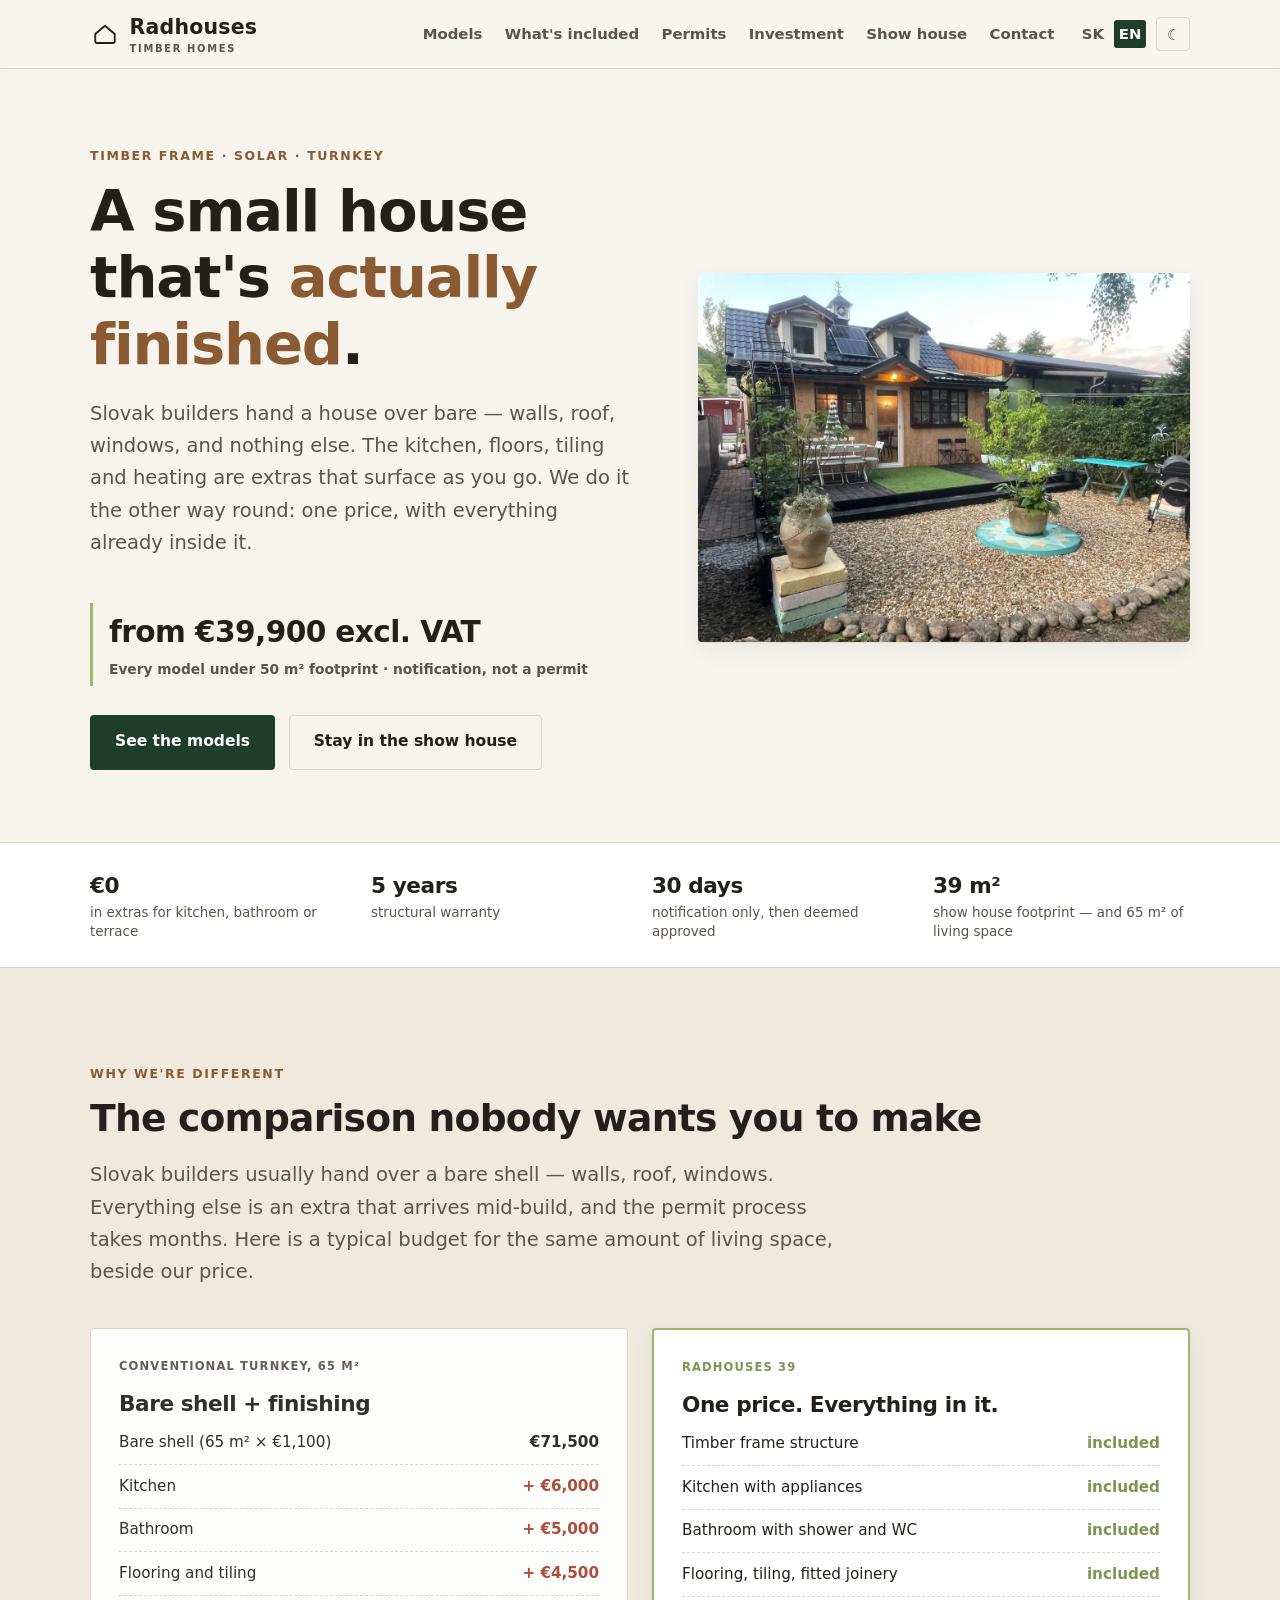
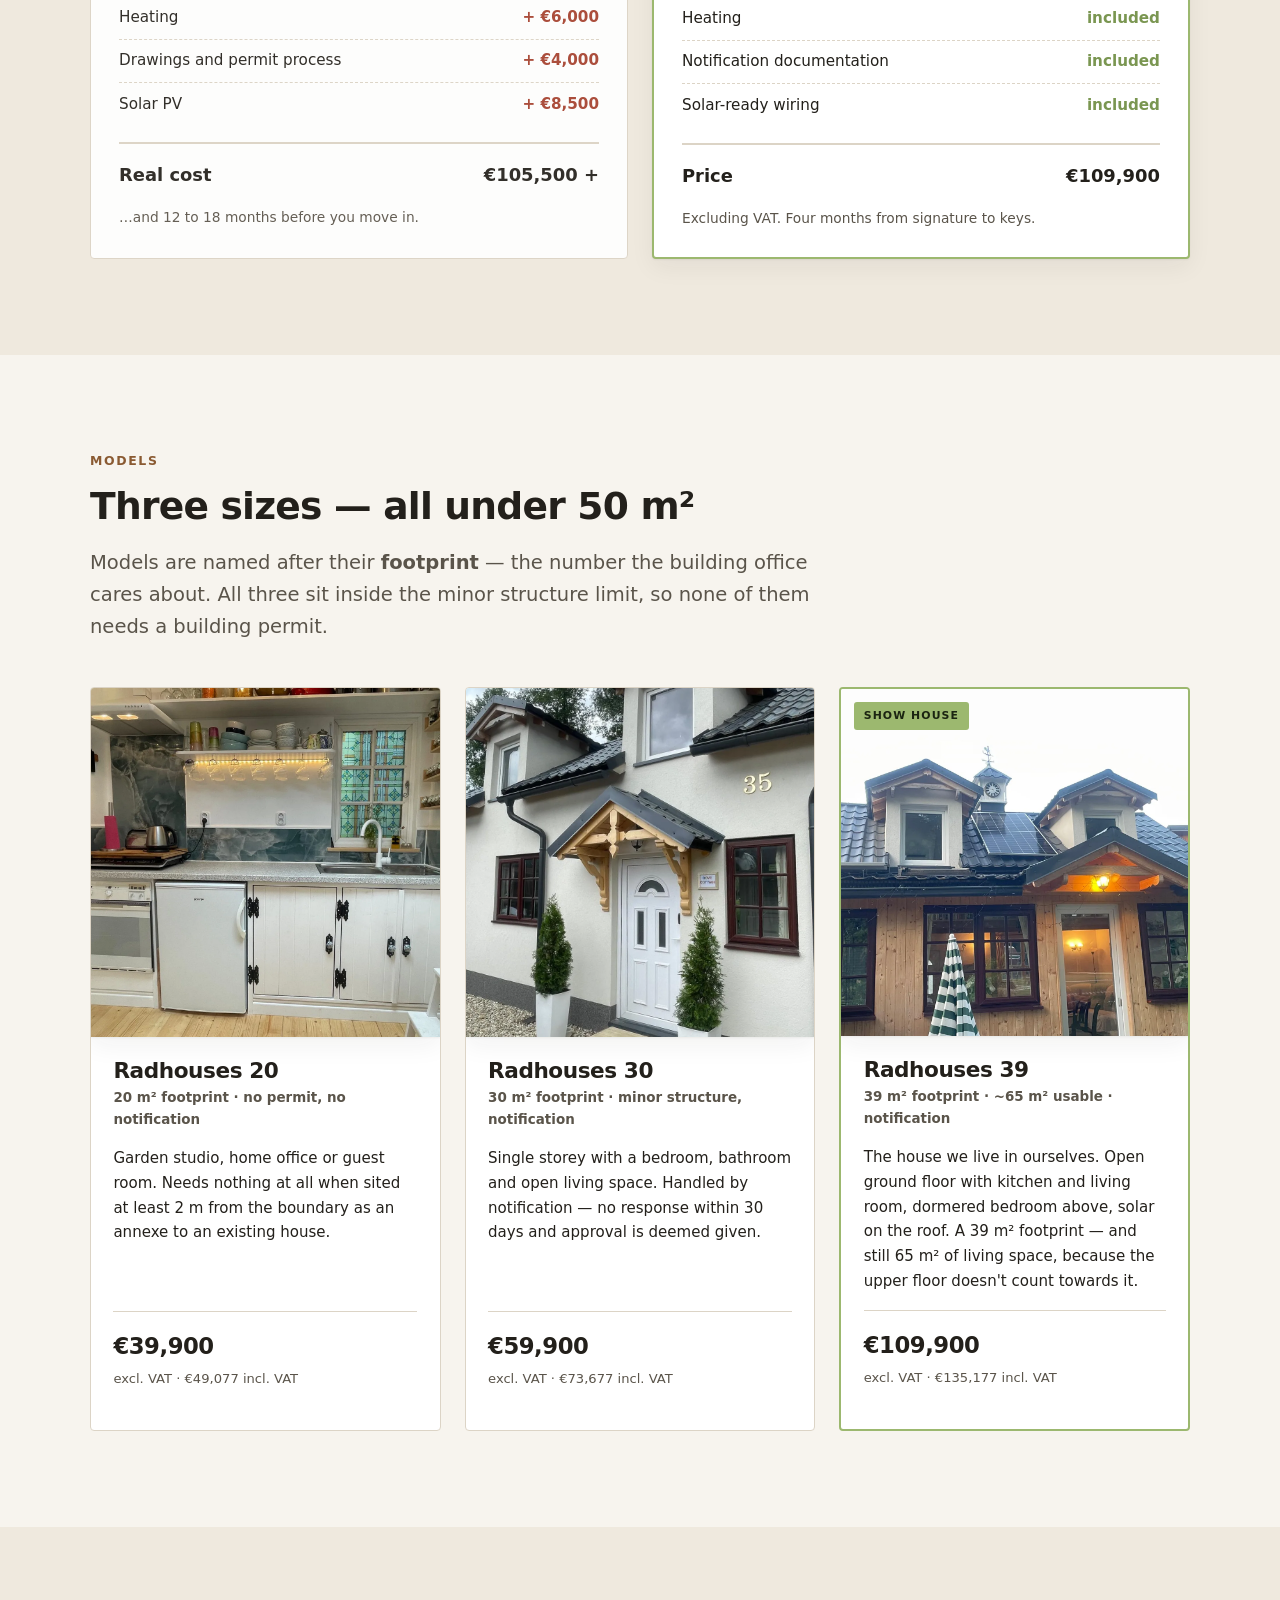
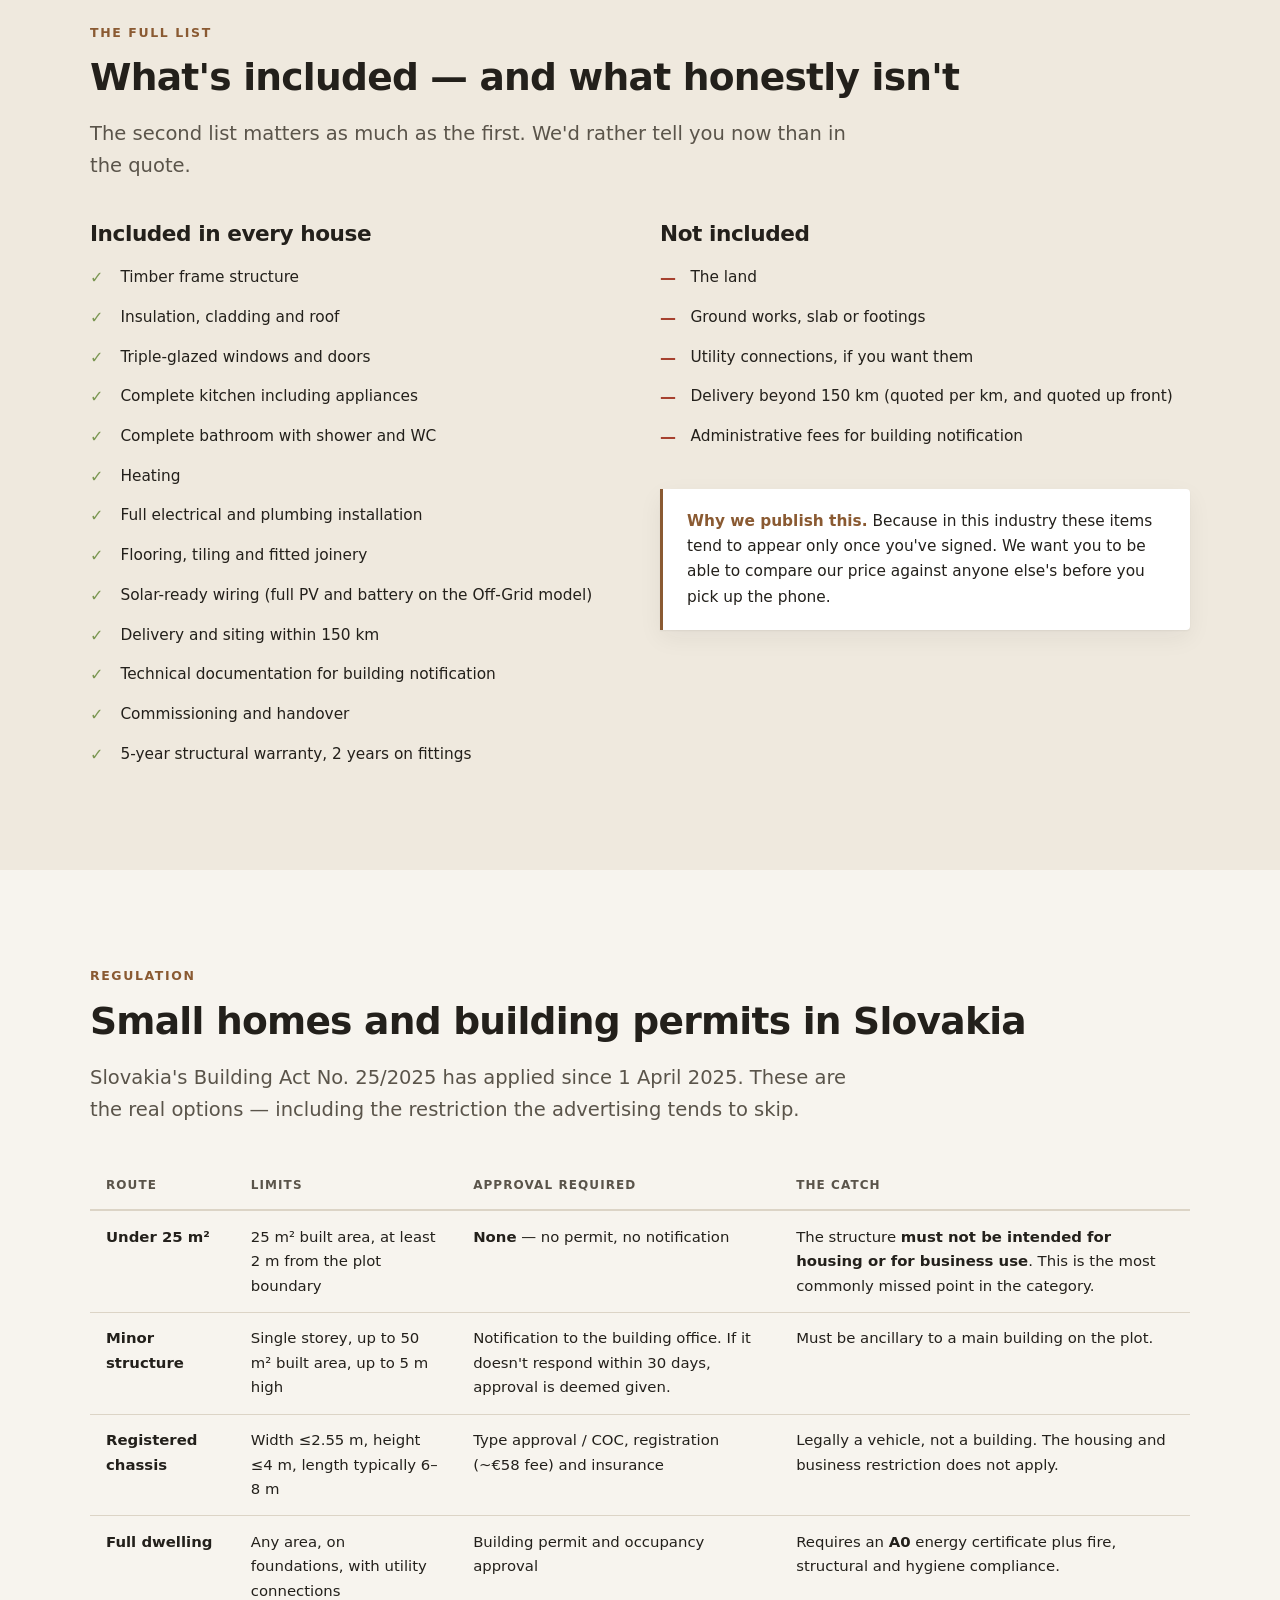
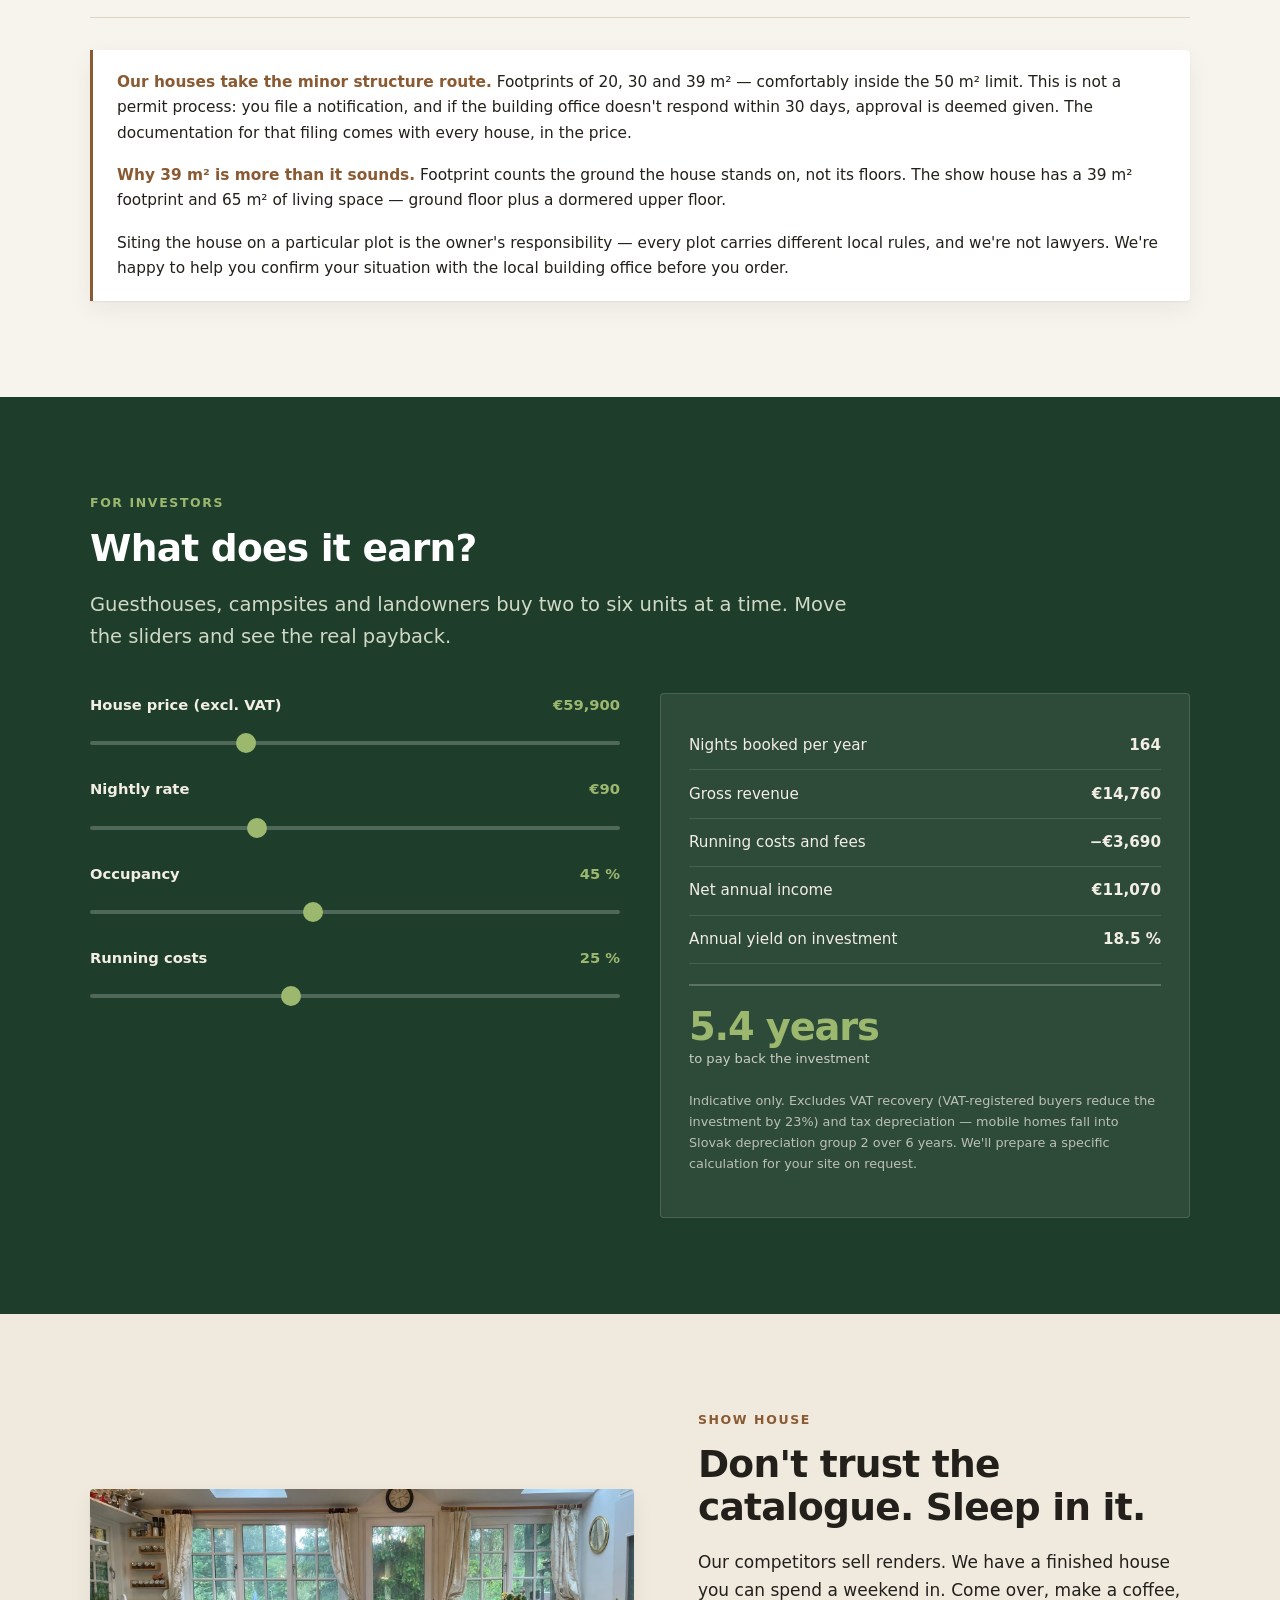
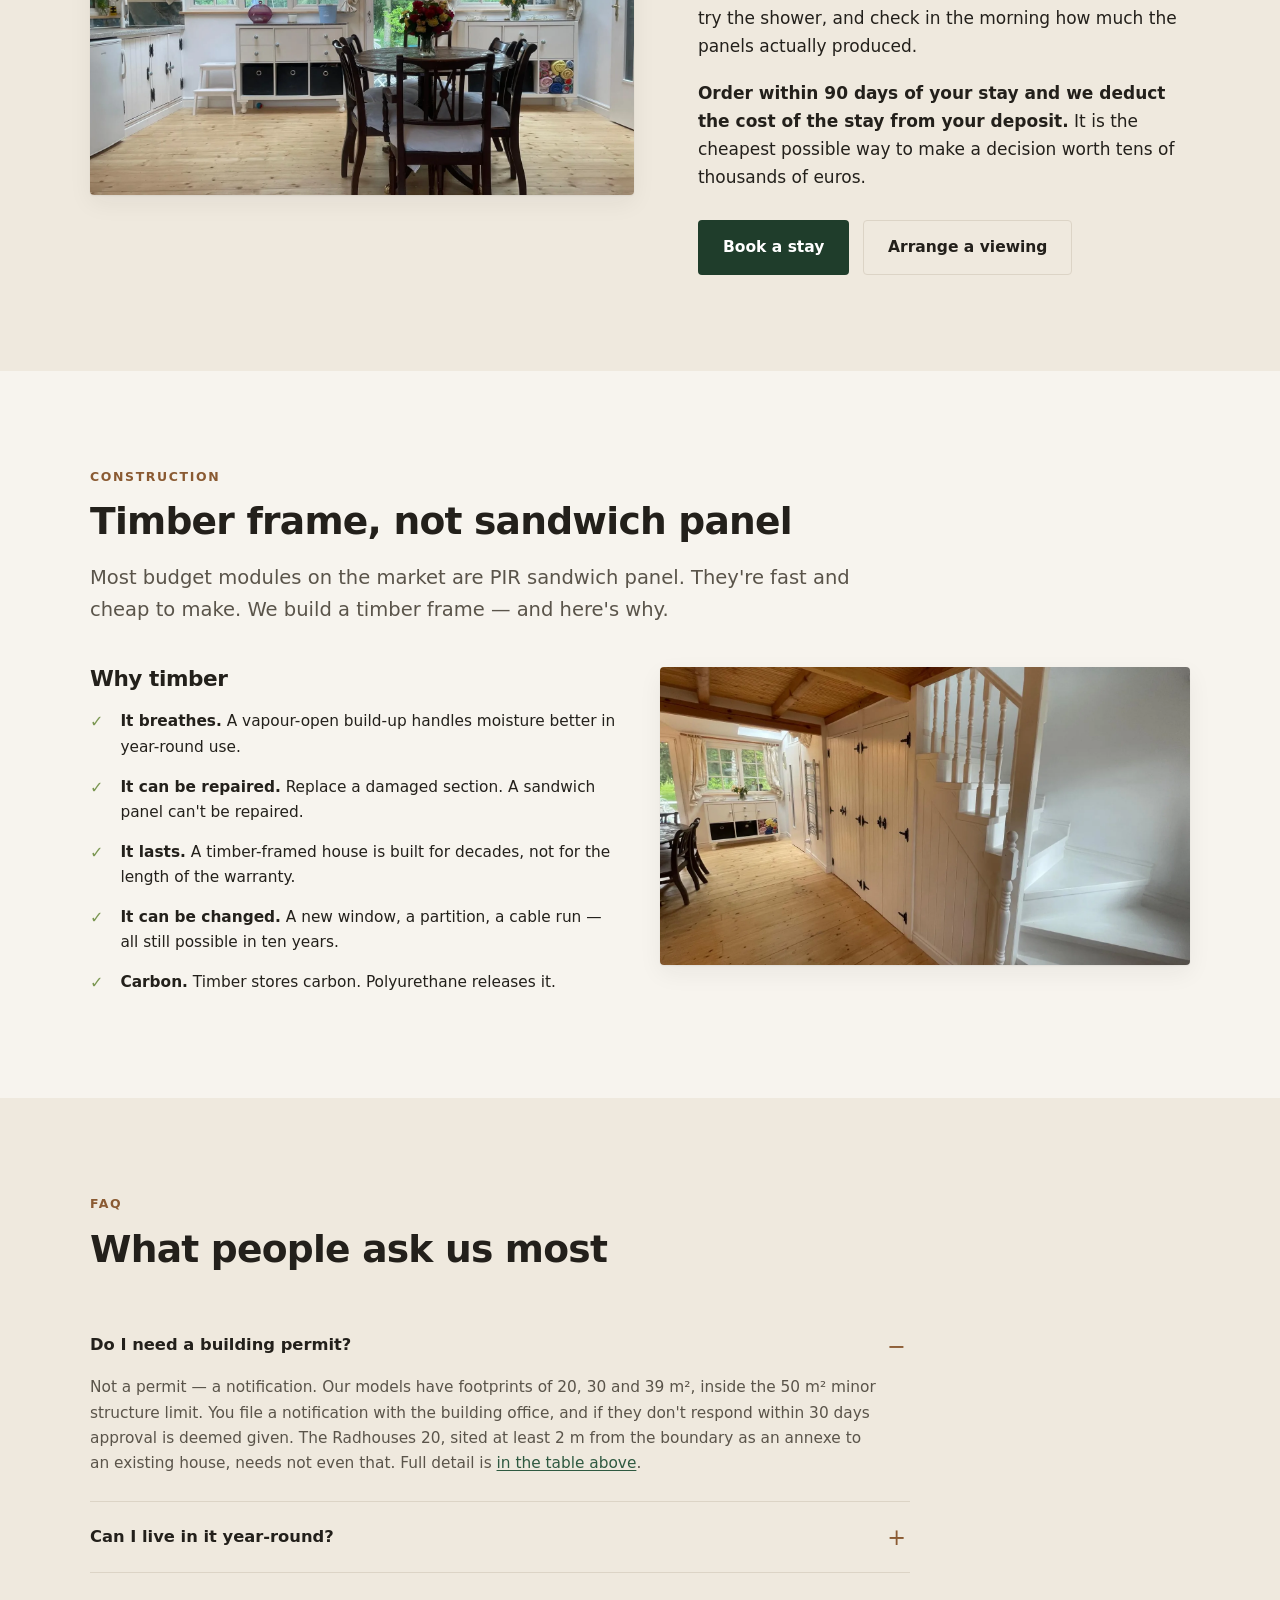
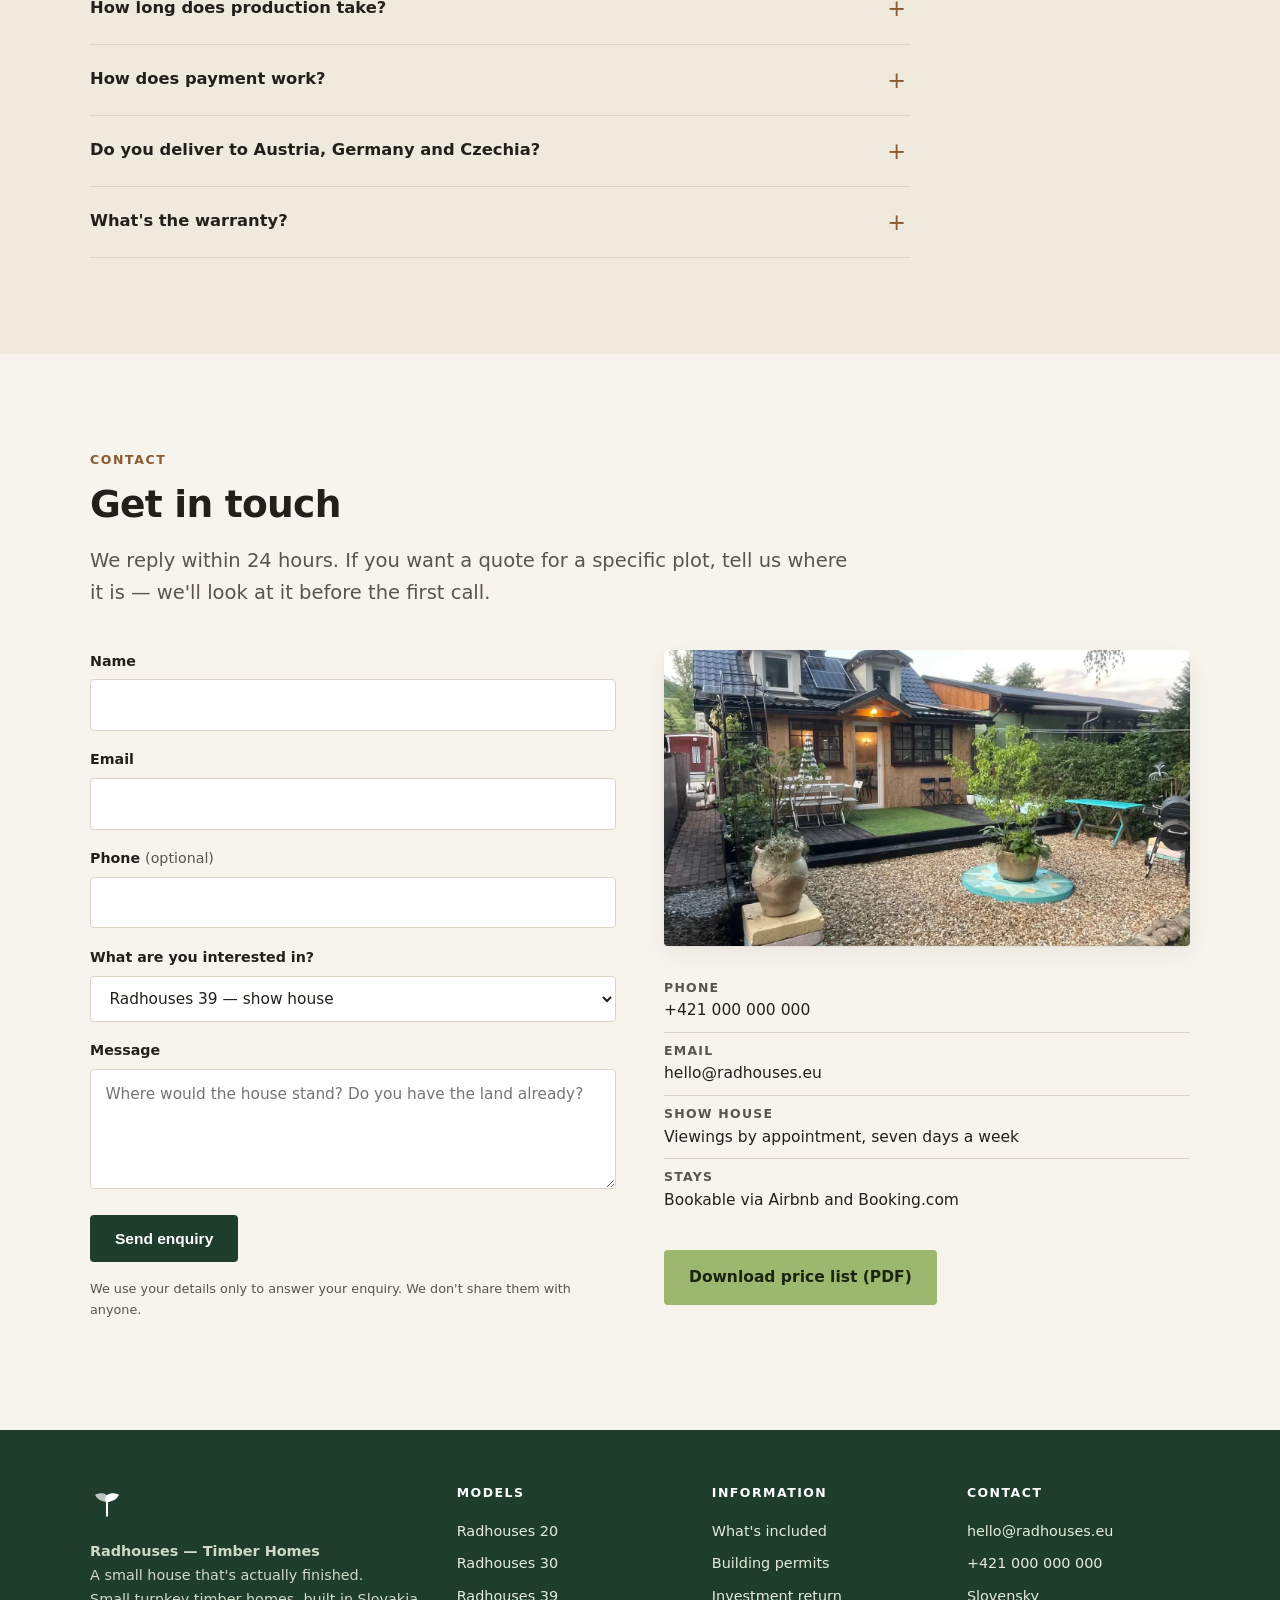
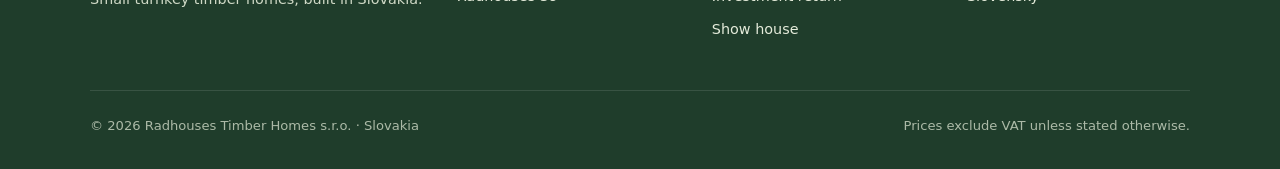
==== commit c933411d: "Rebrand the site to Radhouses and merge in the Pages hosting setup Brings the two root histories tog" ====
--- a/en/index.html
+++ b/en/index.html
@@ -4,24 +4,24 @@
 <meta charset="utf-8">
 <meta name="viewport" content="width=device-width, initial-scale=1">
 
-<title>Small Timber Homes from Slovakia | Fully Finished | LIPA</title>
+<title>Small Timber Homes from Slovakia | Fully Finished | Radhouses</title>
 <meta name="description" content="Timber homes that are actually finished. Kitchen, bathroom, floors and heating all in one price — no bare-shell handover, no extras. Under 50 m² footprint, so notification not permit. From €39,900.">
-<link rel="canonical" href="https://lipahouse.sk/en/">
-
-<link rel="alternate" hreflang="sk" href="https://lipahouse.sk/">
-<link rel="alternate" hreflang="en" href="https://lipahouse.sk/en/">
-<link rel="alternate" hreflang="x-default" href="https://lipahouse.sk/">
+<link rel="canonical" href="https://radhouses.eu/en/">
+
+<link rel="alternate" hreflang="sk" href="https://radhouses.eu/">
+<link rel="alternate" hreflang="en" href="https://radhouses.eu/en/">
+<link rel="alternate" hreflang="x-default" href="https://radhouses.eu/">
 
 <meta property="og:type" content="website">
 <meta property="og:locale" content="en_GB">
-<meta property="og:site_name" content="LIPA — Timber Homes">
+<meta property="og:site_name" content="Radhouses — Timber Homes">
 <meta property="og:title" content="Small Timber Homes from Slovakia — fully finished, from €39,900">
 <meta property="og:description" content="Timber homes that are actually finished. Kitchen, bathroom, floors and heating in one price. No extras.">
-<meta property="og:url" content="https://lipahouse.sk/en/">
-<meta property="og:image" content="https://lipahouse.sk/images/og-image.jpg">
+<meta property="og:url" content="https://radhouses.eu/en/">
+<meta property="og:image" content="https://radhouses.eu/images/og-image.jpg">
 <meta name="twitter:card" content="summary_large_image">
 
-<link rel="icon" href="data:image/svg+xml,<svg xmlns='http://www.w3.org/2000/svg' viewBox='0 0 32 32'><text y='26' font-size='26'>🌳</text></svg>">
+<link rel="icon" href="/assets/favicon.svg" type="image/svg+xml">
 <link rel="stylesheet" href="/assets/style.css">
 </head>
 <body>
@@ -30,14 +30,13 @@
 
 <header class="site-header">
   <div class="wrap">
-    <a class="brand" href="/en/" aria-label="LIPA — home">
+    <a class="brand" href="/en/" aria-label="Radhouses — home">
       <svg viewBox="0 0 40 40" aria-hidden="true" fill="none">
-        <path d="M20 35V19" stroke="currentColor" stroke-width="2.4" stroke-linecap="round"/>
-        <path d="M20 19C20 19 8 18 6 10c0-0 9-4 14 1 5 5 0 8 0 8Z" fill="currentColor" opacity=".85"/>
-        <path d="M20 19c0 0 12-1 14-9 0 0-9-4-14 1-5 5 0 8 0 8Z" fill="currentColor"/>
+        <path d="M7 20 20 9l13 11v10a2 2 0 0 1-2 2H9a2 2 0 0 1-2-2z"
+              stroke="currentColor" stroke-width="2.4" stroke-linejoin="round"/>
       </svg>
       <span>
-        <span class="brand-name">LIPA</span>
+        <span class="brand-name">Radhouses</span>
         <span class="brand-sub">Timber Homes</span>
       </span>
     </a>
@@ -89,7 +88,7 @@
         </div>
 
         <img src="/images/hero-exterior.webp" width="1200" height="900" class="ph-img ph-hero"
-             alt="LIPA 39 show house at dusk — timber cladding, deck and lit interior">
+             alt="Radhouses 39 show house at dusk — timber cladding, deck and lit interior">
       </div>
     </div>
 
@@ -134,7 +133,7 @@
         </div>
 
         <div class="compare-card us">
-          <span class="tag">LIPA 39</span>
+          <span class="tag">Radhouses 39</span>
           <h3>One price. Everything in it.</h3>
           <ul class="ledger">
             <li><span>Timber frame structure</span> <span class="amt inc">included</span></li>
@@ -169,11 +168,11 @@
 
         <article class="model">
           <div class="model-wrap">
-            <img src="/images/model-lipa-25.webp" width="1000" height="1000" class="ph-img"
-                 alt="Kitchen with stained glass window and stone worktop in a LIPA home">
+            <img src="/images/model-20.webp" width="1000" height="1000" class="ph-img"
+                 alt="Kitchen with stained glass window and stone worktop in a Radhouses home">
           </div>
           <div class="model-body">
-            <h3>LIPA 20</h3>
+            <h3>Radhouses 20</h3>
             <p class="meta">20 m² footprint · no permit, no notification</p>
             <p>Garden studio, home office or guest room. Needs nothing at all when sited at
               least 2 m from the boundary as an annexe to an existing house.</p>
@@ -183,11 +182,11 @@
 
         <article class="model">
           <div class="model-wrap">
-            <img src="/images/model-lipa-45.webp" width="1000" height="1000" class="ph-img"
-                 alt="Entrance elevation of a LIPA home with carved timber door canopy">
+            <img src="/images/model-30.webp" width="1000" height="1000" class="ph-img"
+                 alt="Entrance elevation of a Radhouses home with carved timber door canopy">
           </div>
           <div class="model-body">
-            <h3>LIPA 30</h3>
+            <h3>Radhouses 30</h3>
             <p class="meta">30 m² footprint · minor structure, notification</p>
             <p>Single storey with a bedroom, bathroom and open living space. Handled by
               notification — no response within 30 days and approval is deemed given.</p>
@@ -198,11 +197,11 @@
         <article class="model flag">
           <div class="model-wrap">
             <span class="badge">Show house</span>
-            <img src="/images/model-lipa-80.webp" width="1200" height="1200" class="ph-img"
-                 alt="Dormers, clock cupola and solar panels on the roof of the LIPA 39">
+            <img src="/images/model-39.webp" width="1200" height="1200" class="ph-img"
+                 alt="Dormers, clock cupola and solar panels on the roof of the Radhouses 39">
           </div>
           <div class="model-body">
-            <h3>LIPA 39</h3>
+            <h3>Radhouses 39</h3>
             <p class="meta">39 m² footprint · ~65 m² usable · notification</p>
             <p>The house we live in ourselves. Open ground floor with kitchen and living room,
               dormered bedroom above, solar on the roof. A 39 m² footprint — and still 65 m² of
@@ -449,7 +448,7 @@
             <p>Not a permit — a notification. Our models have footprints of 20, 30 and 39 m²,
               inside the 50 m² minor structure limit. You file a notification with the building
               office, and if they don't respond within 30 days approval is deemed given. The
-              LIPA 20, sited at least 2 m from the boundary as an annexe to an existing house,
+              Radhouses 20, sited at least 2 m from the boundary as an annexe to an existing house,
               needs not even that. Full detail is <a href="#legal">in the table above</a>.</p>
           </div>
         </details>
@@ -515,7 +514,11 @@
       </p>
 
       <div class="contact-grid">
-        <form name="enquiry" method="post" action="#" novalidate>
+        <!-- Replace YOUR_FORM_ID with the endpoint id from formspree.io (Formspree emails
+           submissions straight to the address registered on the form; the field named
+           "email" below is used as Reply-To). Until it is replaced the form will not send. -->
+        <form name="enquiry" method="post" action="https://formspree.io/f/YOUR_FORM_ID" novalidate>
+          <input type="hidden" name="_subject" value="New enquiry from radhouses.eu">
           <div class="form-field">
             <label for="f-name">Name</label>
             <input type="text" id="f-name" name="name" autocomplete="name" required>
@@ -531,9 +534,9 @@
           <div class="form-field">
             <label for="f-model">What are you interested in?</label>
             <select id="f-model" name="model">
-              <option>LIPA 20 — garden studio</option>
-              <option>LIPA 30 — single storey</option>
-              <option selected>LIPA 39 — show house</option>
+              <option>Radhouses 20 — garden studio</option>
+              <option>Radhouses 30 — single storey</option>
+              <option selected>Radhouses 39 — show house</option>
               <option>Multiple units (investment project)</option>
               <option>A stay in the show house</option>
               <option>Not sure yet — advise me</option>
@@ -551,10 +554,10 @@
 
         <div>
           <img src="/images/location.webp" width="1400" height="788" class="ph-img" loading="lazy"
-               alt="The LIPA 39 show house with its garden and deck at dusk">
+               alt="The Radhouses 39 show house with its garden and deck at dusk">
           <ul class="contact-detail">
             <li><span>Phone</span> +421 000 000 000</li>
-            <li><span>Email</span> hello@lipahouse.sk</li>
+            <li><span>Email</span> hello@radhouses.eu</li>
             <li><span>Show house</span> Viewings by appointment, seven days a week</li>
             <li><span>Stays</span> Bookable via Airbnb and Booking.com</li>
           </ul>
@@ -577,7 +580,7 @@
           <path d="M20 19C20 19 8 18 6 10c0-0 9-4 14 1 5 5 0 8 0 8Z" fill="#fff" opacity=".7"/>
           <path d="M20 19c0 0 12-1 14-9 0 0-9-4-14 1-5 5 0 8 0 8Z" fill="#fff"/>
         </svg>
-        <p><strong>LIPA — Timber Homes</strong><br>
+        <p><strong>Radhouses — Timber Homes</strong><br>
           A small house that's actually finished.<br>
           Small turnkey timber homes, built in Slovakia.</p>
       </div>
@@ -585,9 +588,9 @@
       <div>
         <h4>Models</h4>
         <ul>
-          <li><a href="#models">LIPA 20</a></li>
-          <li><a href="#models">LIPA 30</a></li>
-          <li><a href="#models">LIPA 39</a></li>
+          <li><a href="#models">Radhouses 20</a></li>
+          <li><a href="#models">Radhouses 30</a></li>
+          <li><a href="#models">Radhouses 39</a></li>
         </ul>
       </div>
 
@@ -604,7 +607,7 @@
       <div>
         <h4>Contact</h4>
         <ul>
-          <li><a href="mailto:hello@lipahouse.sk">hello@lipahouse.sk</a></li>
+          <li><a href="mailto:hello@radhouses.eu">hello@radhouses.eu</a></li>
           <li><a href="tel:+421000000000">+421 000 000 000</a></li>
           <li><a href="/" hreflang="sk">Slovensky</a></li>
         </ul>
@@ -612,7 +615,7 @@
     </div>
 
     <div class="footer-bottom">
-      <span>© 2026 LIPA Timber Homes s.r.o. · Slovakia</span>
+      <span>© 2026 Radhouses Timber Homes s.r.o. · Slovakia</span>
       <span>Prices exclude VAT unless stated otherwise.</span>
     </div>
   </div>
@@ -626,11 +629,11 @@
   "@graph": [
     {
       "@type": ["Organization", "LocalBusiness"],
-      "@id": "https://lipahouse.sk/#organization",
-      "name": "LIPA — Timber Homes",
+      "@id": "https://radhouses.eu/#organization",
+      "name": "Radhouses — Timber Homes",
       "description": "Manufacturer of small turnkey timber homes in Slovakia, all under 50 m² footprint. Fully finished houses at one transparent price.",
-      "url": "https://lipahouse.sk/en/",
-      "email": "hello@lipahouse.sk",
+      "url": "https://radhouses.eu/en/",
+      "email": "hello@radhouses.eu",
       "telephone": "+421000000000",
       "priceRange": "€€€",
       "areaServed": [
@@ -644,9 +647,9 @@
     },
     {
       "@type": "Product",
-      "name": "LIPA 39 — turnkey timber home",
+      "name": "Radhouses 39 — turnkey timber home",
       "description": "Two-storey timber home with a 39 m² footprint and approximately 65 m² of usable floor area, in the Slovak minor structure regime. Complete kitchen, bathroom, flooring, heating, solar, delivery and siting included in the price.",
-      "brand": { "@id": "https://lipahouse.sk/#organization" },
+      "brand": { "@id": "https://radhouses.eu/#organization" },
       "category": "Timber home / small house",
       "offers": {
         "@type": "Offer",
@@ -654,7 +657,7 @@
         "priceCurrency": "EUR",
         "valueAddedTaxIncluded": false,
         "availability": "https://schema.org/InStock",
-        "url": "https://lipahouse.sk/en/#models"
+        "url": "https://radhouses.eu/en/#models"
       }
     },
     {
@@ -665,15 +668,15 @@
           "name": "Do I need a building permit in Slovakia?",
           "acceptedAnswer": {
             "@type": "Answer",
-            "text": "Not a permit but a notification. Every LIPA model is single storey, under 50 m² built area and under 5 m high, so it falls under the minor structure regime: you file a notification with the building office, and if the office does not respond within 30 days approval is deemed given. A structure under 25 m² sited at least 2 m from the plot boundary, serving as an annexe to an existing house, requires no notification at all."
+            "text": "Not a permit but a notification. Every Radhouses model is single storey, under 50 m² built area and under 5 m high, so it falls under the minor structure regime: you file a notification with the building office, and if the office does not respond within 30 days approval is deemed given. A structure under 25 m² sited at least 2 m from the plot boundary, serving as an annexe to an existing house, requires no notification at all."
           }
         },
         {
           "@type": "Question",
-          "name": "Can I live in a LIPA home year-round in Slovakia?",
+          "name": "Can I live in a Radhouses home year-round in Slovakia?",
           "acceptedAnswer": {
             "@type": "Answer",
-            "text": "Technically yes — LIPA houses are specified for year-round use including insulation, triple glazing and heating. Legally, permanent residence in a full dwelling requires a building permit, occupancy approval and an A0 energy certificate. Used as a holiday property, a studio or a letting unit, those obligations do not arise."
+            "text": "Technically yes — Radhouses houses are specified for year-round use including insulation, triple glazing and heating. Legally, permanent residence in a full dwelling requires a building permit, occupancy approval and an A0 energy certificate. Used as a holiday property, a studio or a letting unit, those obligations do not arise."
           }
         },
         {
--- a/assets/style.css
+++ b/assets/style.css
@@ -1,5 +1,5 @@
 /* ==========================================================================
-   LIPA Tiny Houses — stylesheet
+   Radhouses — stylesheet
    No external dependencies: fonts, icons and imagery are all local or CSS.
    Keeping the page dependency-free is a deliberate Core Web Vitals decision.
    ========================================================================== */
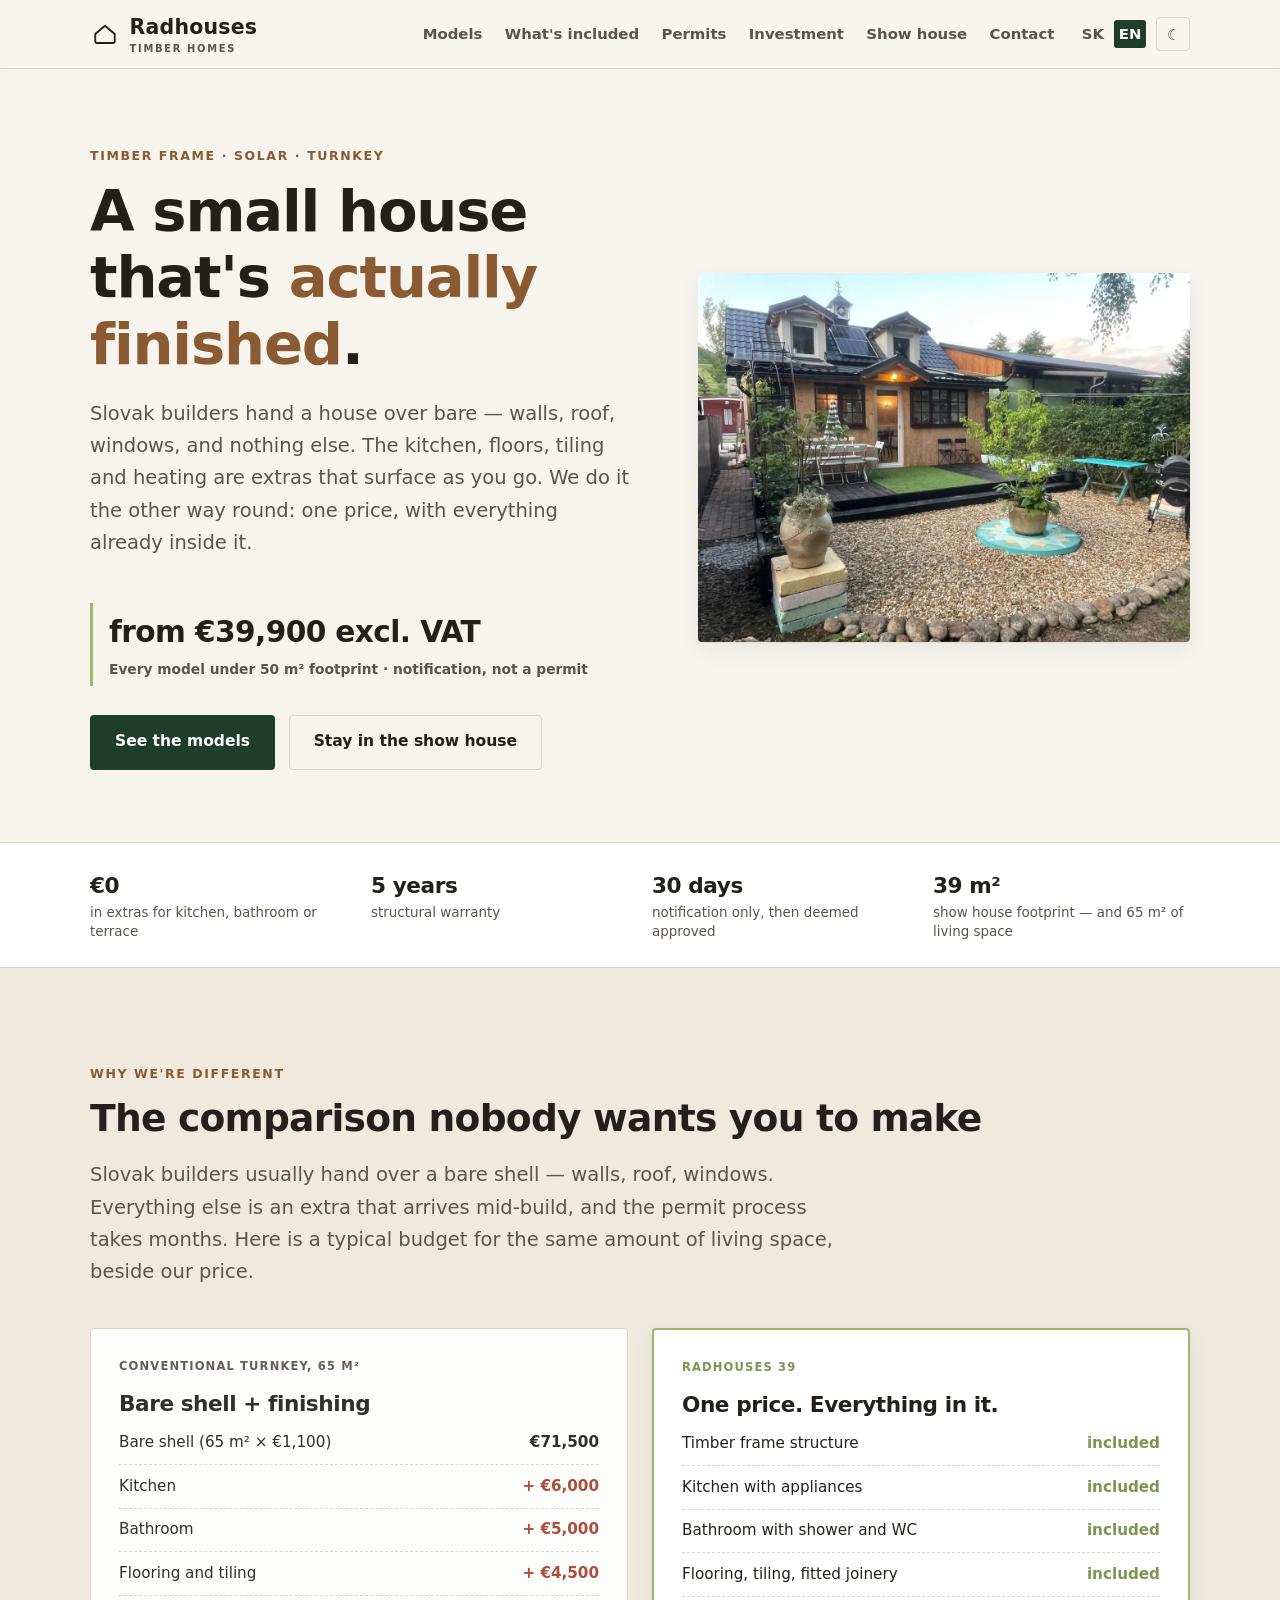
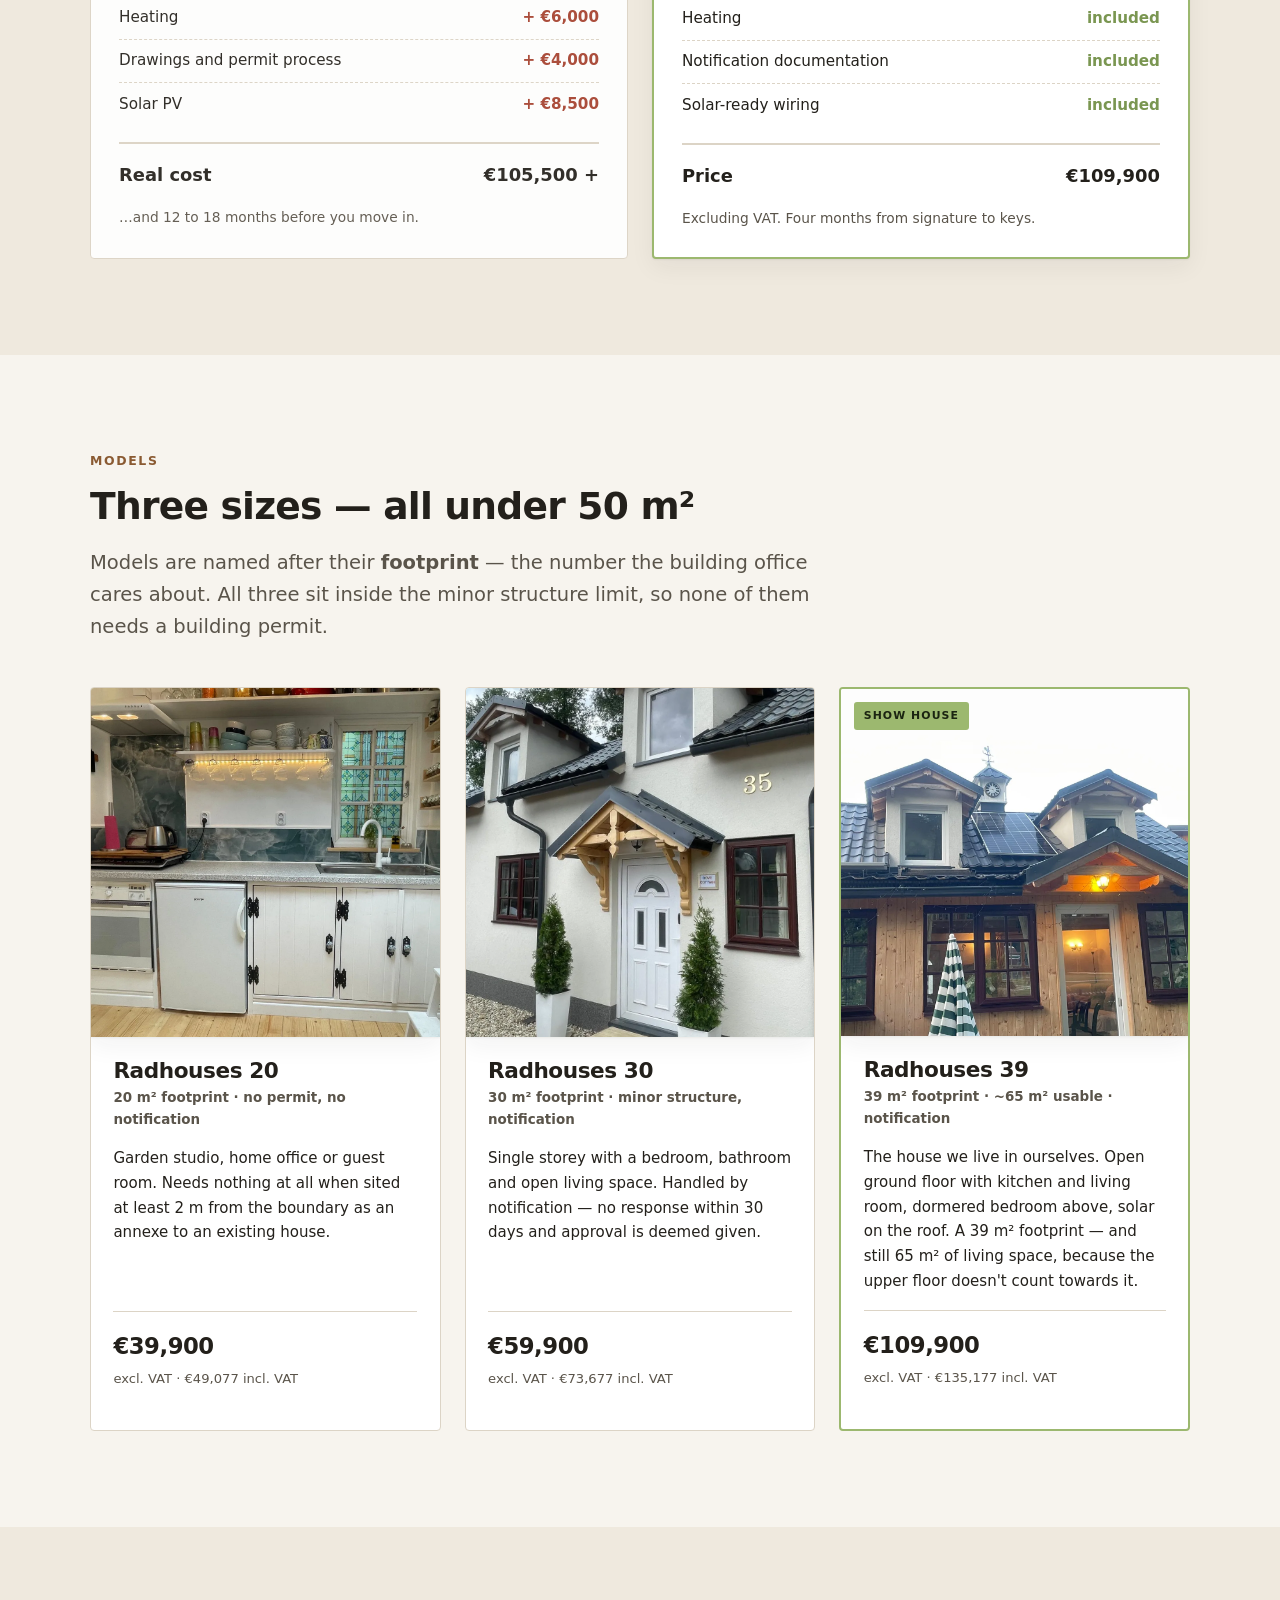
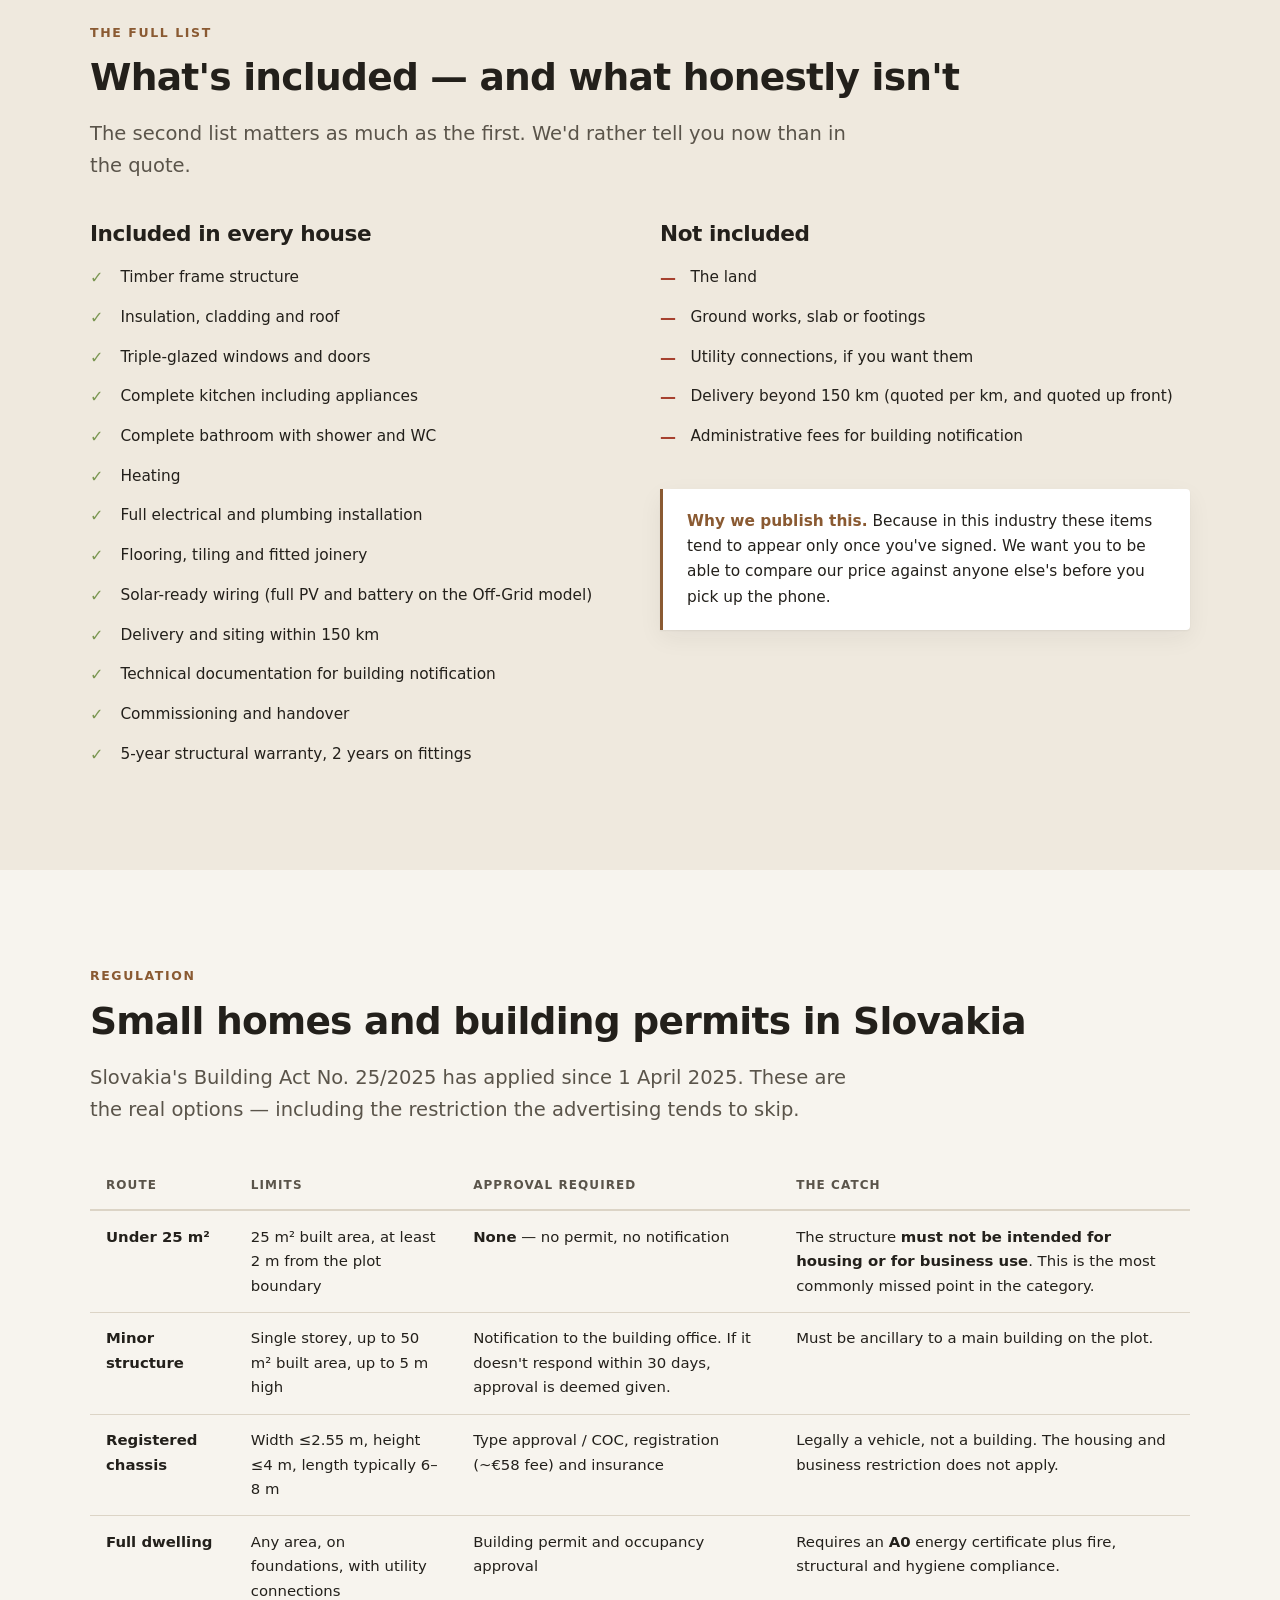
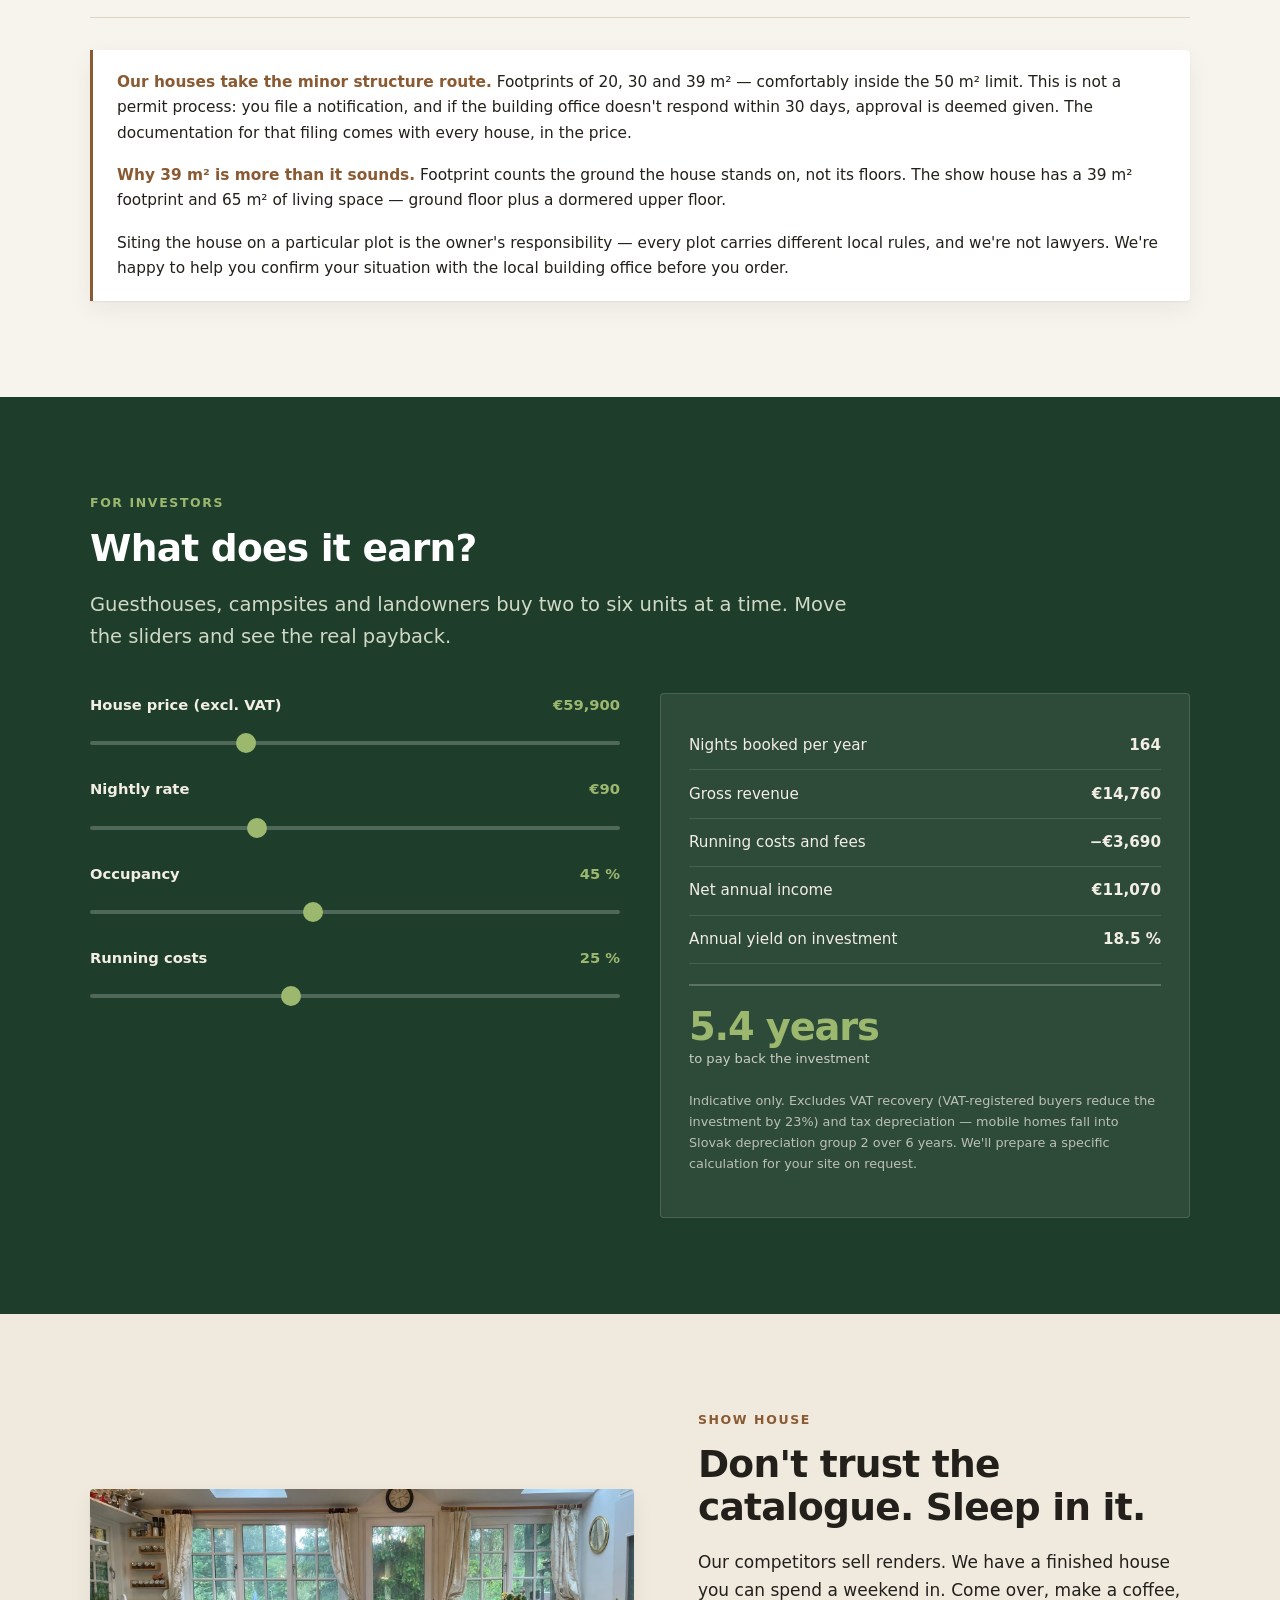
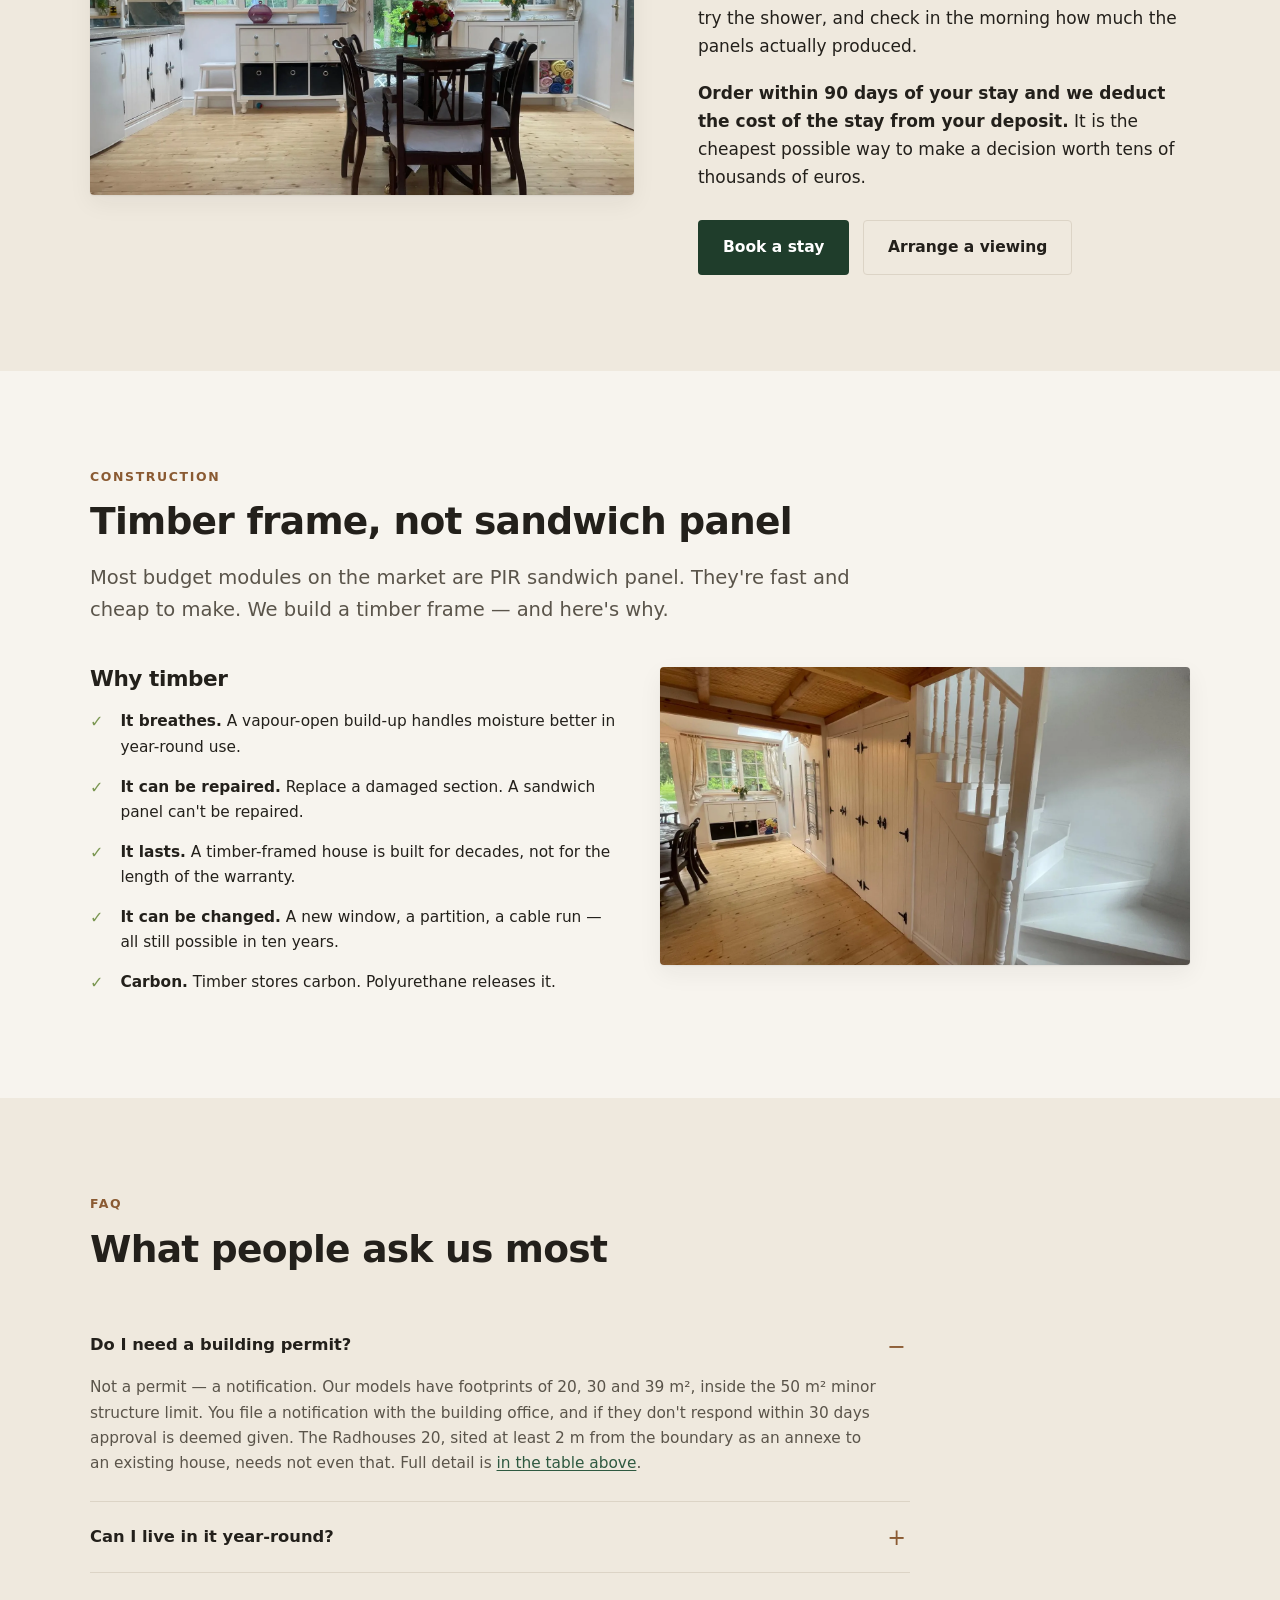
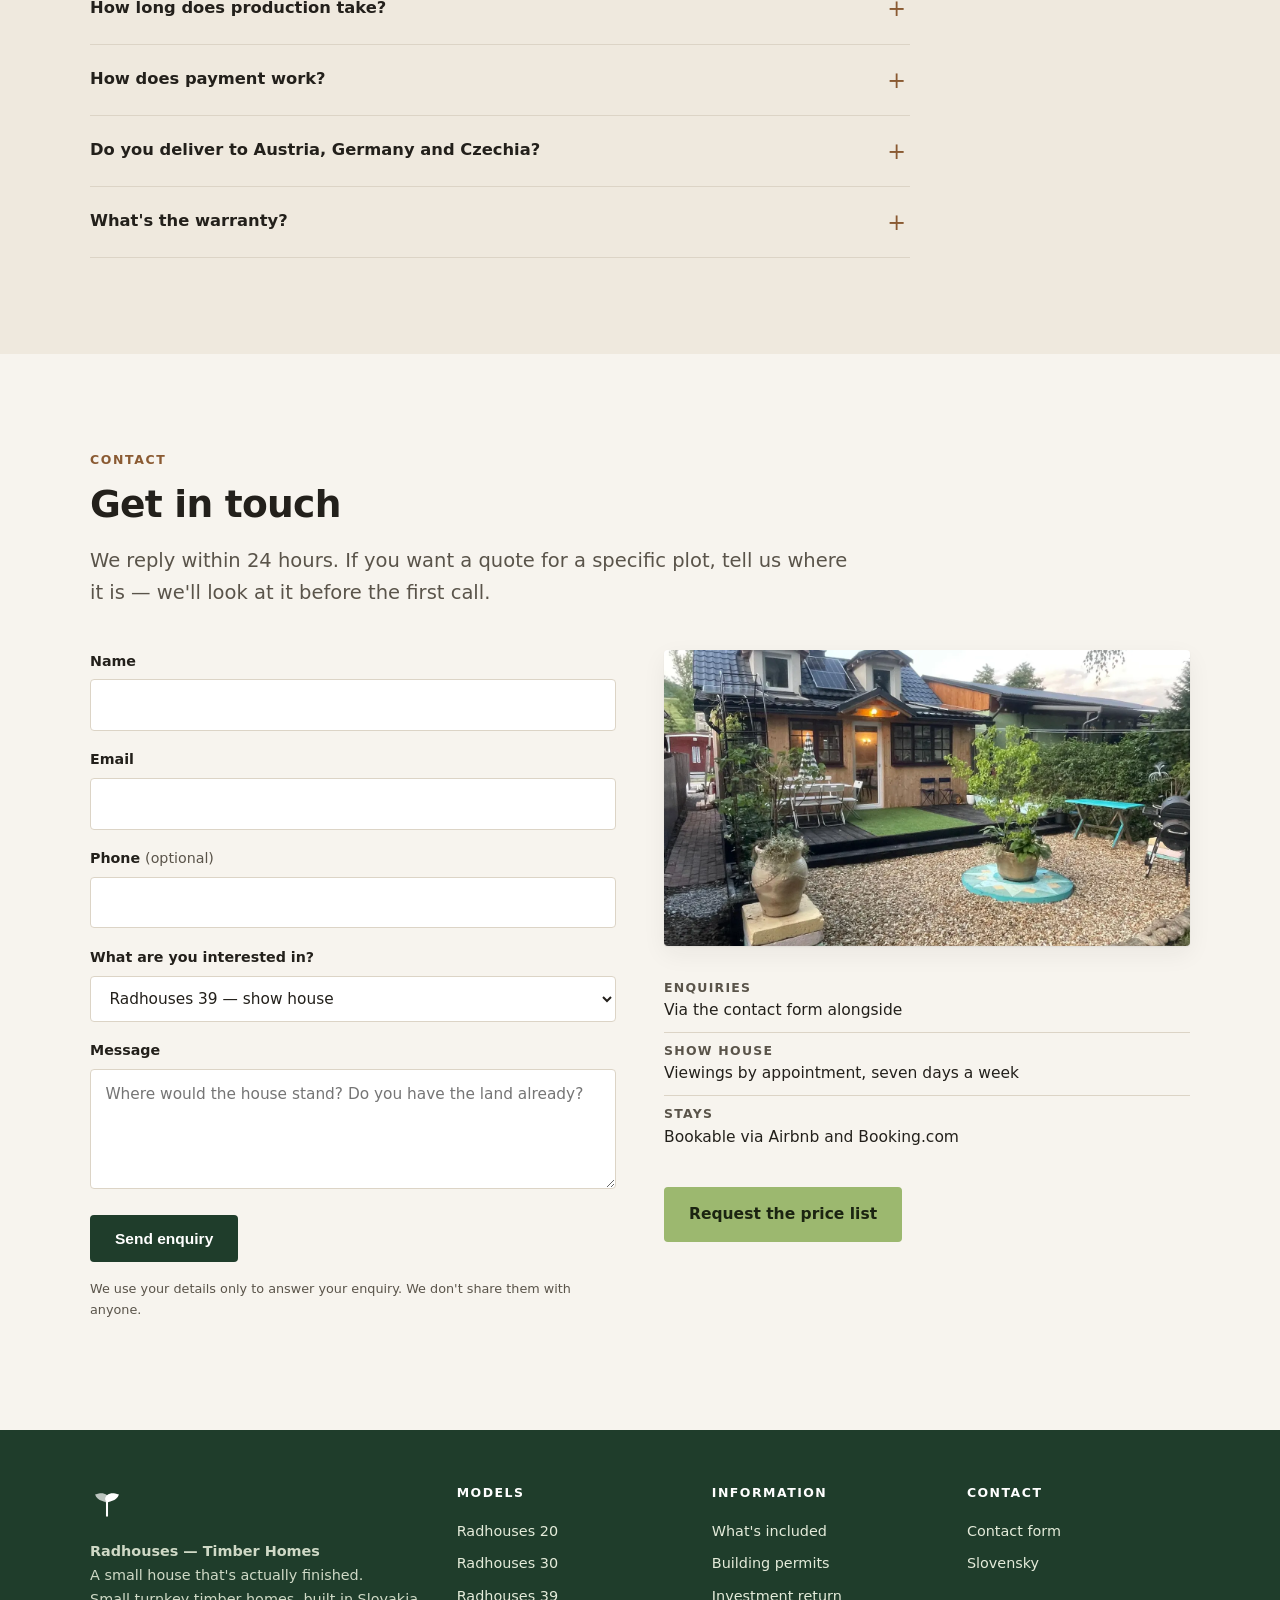
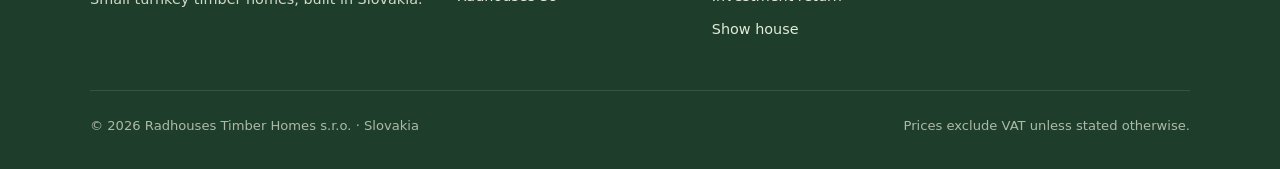
==== commit 8a0452a4: "Remove fabricated contact details and correct the single-storey claim The FAQ structured data on bot" ====
--- a/en/index.html
+++ b/en/index.html
@@ -514,11 +514,11 @@
       </p>
 
       <div class="contact-grid">
-        <!-- Replace YOUR_FORM_ID with the endpoint id from formspree.io (Formspree emails
-           submissions straight to the address registered on the form; the field named
-           "email" below is used as Reply-To). Until it is replaced the form will not send. -->
-        <form name="enquiry" method="post" action="https://formspree.io/f/YOUR_FORM_ID" novalidate>
+        <!-- Formspree endpoint. The field named "email" below becomes the Reply-To,
+             so replying in Gmail goes straight back to the enquirer. -->
+        <form name="enquiry" method="post" action="https://formspree.io/f/xgawogoy" novalidate>
           <input type="hidden" name="_subject" value="New enquiry from radhouses.eu">
+          <input type="text" name="_gotcha" tabindex="-1" autocomplete="off" aria-hidden="true" style="position:absolute;left:-9999px">
           <div class="form-field">
             <label for="f-name">Name</label>
             <input type="text" id="f-name" name="name" autocomplete="name" required>
@@ -556,13 +556,12 @@
           <img src="/images/location.webp" width="1400" height="788" class="ph-img" loading="lazy"
                alt="The Radhouses 39 show house with its garden and deck at dusk">
           <ul class="contact-detail">
-            <li><span>Phone</span> +421 000 000 000</li>
-            <li><span>Email</span> hello@radhouses.eu</li>
+            <li><span>Enquiries</span> Via the contact form alongside</li>
             <li><span>Show house</span> Viewings by appointment, seven days a week</li>
             <li><span>Stays</span> Bookable via Airbnb and Booking.com</li>
           </ul>
           <div class="btn-row">
-            <a class="btn btn-lime" href="#contact">Download price list (PDF)</a>
+            <a class="btn btn-lime" href="#contact">Request the price list</a>
           </div>
         </div>
       </div>
@@ -607,8 +606,7 @@
       <div>
         <h4>Contact</h4>
         <ul>
-          <li><a href="mailto:hello@radhouses.eu">hello@radhouses.eu</a></li>
-          <li><a href="tel:+421000000000">+421 000 000 000</a></li>
+          <li><a href="#contact">Contact form</a></li>
           <li><a href="/" hreflang="sk">Slovensky</a></li>
         </ul>
       </div>
@@ -633,8 +631,6 @@
       "name": "Radhouses — Timber Homes",
       "description": "Manufacturer of small turnkey timber homes in Slovakia, all under 50 m² footprint. Fully finished houses at one transparent price.",
       "url": "https://radhouses.eu/en/",
-      "email": "hello@radhouses.eu",
-      "telephone": "+421000000000",
       "priceRange": "€€€",
       "areaServed": [
         { "@type": "Country", "name": "Slovakia" },
@@ -668,7 +664,7 @@
           "name": "Do I need a building permit in Slovakia?",
           "acceptedAnswer": {
             "@type": "Answer",
-            "text": "Not a permit but a notification. Every Radhouses model is single storey, under 50 m² built area and under 5 m high, so it falls under the minor structure regime: you file a notification with the building office, and if the office does not respond within 30 days approval is deemed given. A structure under 25 m² sited at least 2 m from the plot boundary, serving as an annexe to an existing house, requires no notification at all."
+            "text": "Not a permit but a notification. Every Radhouses model is under 50 m² built area and under 5 m high, so it falls under the minor structure regime: you file a notification with the building office, and if the office does not respond within 30 days approval is deemed given. A structure under 25 m² sited at least 2 m from the plot boundary, serving as an annexe to an existing house, requires no notification at all."
           }
         },
         {
